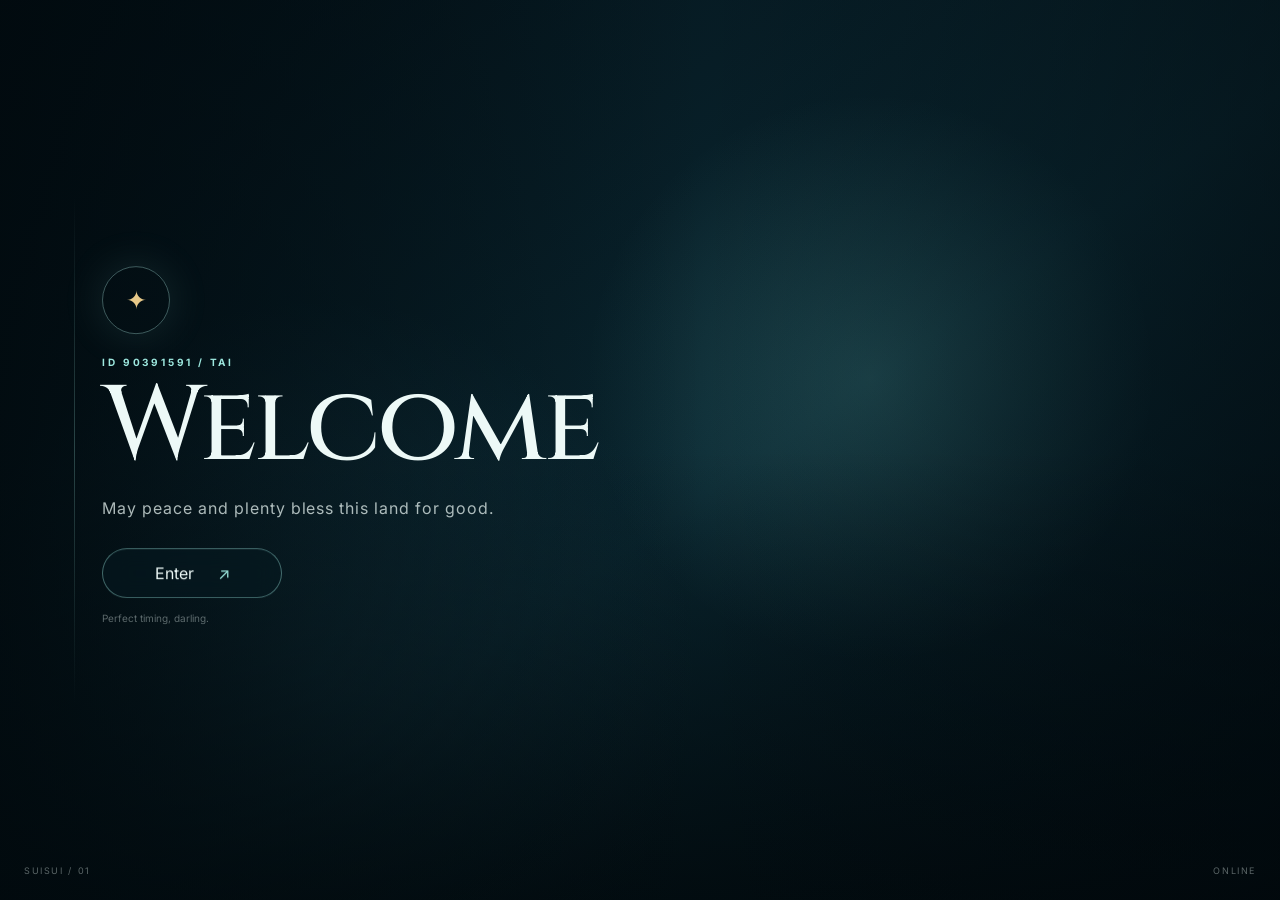
==== index.html @ af88a858 "Space-Tai-Suisui-V1.0" ====
<!DOCTYPE html>
<html lang="es">
<head>
  <meta charset="UTF-8">
  <meta name="viewport" content="width=device-width, initial-scale=1.0">
  <meta name="theme-color" content="#07151d">
  <title>SuiSui • Xatspace</title>
  <link rel="preconnect" href="https://fonts.googleapis.com">
  <link rel="preconnect" href="https://fonts.gstatic.com" crossorigin>
  <link href="https://fonts.googleapis.com/css2?family=Cinzel:wght@500;600&family=Inter:wght@400;500;600;700&display=swap" rel="stylesheet">
  <link rel="stylesheet" href="css/style.css">
</head>
<body>
  <!-- Xat suele reservar/ocupar la parte superior con publicidad. -->
  <div class="xat-safe-top" aria-hidden="true"></div>

  <!-- INTRO -->
  <section id="intro" class="intro-screen">
    <video id="introVideo" class="intro-video" autoplay muted loop playsinline preload="auto">
      <source src="assets/video/intro.mp4" type="video/mp4">
    </video>
    <div class="intro-fallback"></div>
    <div class="intro-vignette"></div>
    <div class="intro-content">
      <div class="sigil">✦</div>
      <p class="eyebrow">ID 90391591 / TAI</p>
      <h1>Welcome</h1>
      <p class="intro-subtitle">May peace and plenty bless this land for good.</p>
      <button id="enterButton" class="enter-button" type="button" aria-label="Entrar al perfil de SuiSui">
        <span>Enter</span>
        <i>↗</i>
      </button>
      <p class="intro-hint"> Perfect timing, darling.</p>
    </div>
    <div class="intro-corner intro-corner-left">SUISUI / 01</div>
    <div class="intro-corner intro-corner-right">ONLINE</div>
  </section>

  <!-- APP -->
  <main id="app" class="app is-hidden">
    <div class="ambient"></div>
    <div class="stars" id="stars"></div>
    <div class="aurora aurora-a"></div>
    <div class="aurora aurora-b"></div>

    <header class="topbar">
      <div class="brand">
        <div class="brand-mark"><img src="assets/images/suisui-icon.png" alt="SuiSui"></div>
        <div>
          <span class="brand-kicker">CHARACTER PROFILE</span>
          <strong>SuiSui</strong>
        </div>
      </div>

      <div class="topbar-center">
        <span id="onlineText">Status:<i class="status-inline-dot" aria-hidden="true"></i> Online</span>
        <span class="divider"></span>
        <span id="liveDate">--</span>
      </div>

      <div class="top-actions">
        <div class="music-control">
          <button class="mini-button" id="musicToggle" type="button" aria-label="Abrir reproductor de música" aria-expanded="false">♫</button>
          <div class="music-popover" id="musicPopover" aria-hidden="true">
            <div class="vinyl-wrap"><div class="vinyl"><span></span></div></div>
            <div class="music-info">
              <span class="music-label">NOW PLAYING</span>
              <strong id="trackTitle">Suisui Story Theme</strong>
              <small id="trackArtist">Wuthering Waves • 3.5 OST</small>
              <div class="progress-row"><span id="currentTime">0:00</span><input id="musicProgress" type="range" min="0" max="100" value="0" aria-label="Progreso de la canción"><span id="duration">0:00</span></div>
              <div class="music-buttons">
                <button type="button" id="prevTrack" aria-label="Canción anterior">⏮</button>
                <button type="button" id="playPause" aria-label="Reproducir o pausar">▶</button>
                <button type="button" id="nextTrack" aria-label="Canción siguiente">⏭</button>
              </div>
            </div>
          </div>
        </div>
        <button class="mini-button" id="fullscreenToggle" type="button" aria-label="Pantalla completa">⛶</button>
      </div>
    </header>

    <aside class="sidebar" aria-label="Navegación principal">
      <button class="nav-item active" data-section="profile" title="Perfil"><span>✦</span></button>
      <button class="nav-item" data-section="stats" title="Estadísticas"><span>◈</span></button>
      <button class="nav-item" data-section="equipment" title="Items"><span>◇</span></button>
      <button class="nav-item" data-section="friends" title="Personajes"><span>♢</span></button>
      <button class="nav-item" data-section="gallery" title="Galería"><span>▧</span></button>
      <button class="nav-item" data-section="messages" title="Mensajes"><span>☏</span></button>
    </aside>

    <section class="content-shell">
      <div class="hero-panel panel" data-panel="profile">
        <div class="hero-copy">
          <span class="section-kicker">GELO · LV. 90 / 90</span>
          <h2>Taiga.</h2>
          <span class="section-kicker">UID: 90391591</span>
          <span class="title-stars" aria-hidden="true"><span>✦</span><span>✦</span><span>✦</span><span>✦</span><span>✦</span><span>✦</span></span>
          <p class="quote">“If this isn't enough to pave the way, then let the rivers and mountains be the proof of what I'm willing to wager.”</p>
          <div class="tags">
            <span>GEL0</span><span>ONLINE</span><span>穗穗</span>
          </div>
        </div>

        <div class="jp-profile-main" aria-hidden="true">水<br>月<br>光<br>夢</div>
        <div class="jp-profile-side" aria-hidden="true">青い海<br>静かな夜</div>
        <div class="jp-profile-mini" aria-hidden="true">✦ しずく ✦　(｡･ω･｡)ﾉ♡</div>
        <div class="decor-line decor-line-profile-a" aria-hidden="true"></div>
        <div class="decor-line decor-line-profile-b" aria-hidden="true"></div>
        <div class="jp-profile-extra" aria-hidden="true">波の音　静かな心　水の記憶</div>
        <div class="jp-profile-kanji" aria-hidden="true">海<br>空<br>夢</div>

        <div class="profile-video-wrap" aria-label="Animación de SuiSui">
          <div class="profile-video-glow"></div>
          <div class="profile-video-frame">
            <video class="profile-video" autoplay muted loop playsinline preload="auto" aria-label="SuiSui en movimiento">
              <source src="assets/video/suisui-profile.webm" type="video/webm">
            </video>
            <div class="profile-video-fallback" aria-hidden="true">
              <span>SUISUI</span>
              <small>Coloca aquí tu vídeo WEBM</small>
            </div>
          </div>
          <span class="profile-video-label">MOMENT / LOOP</span>
        </div>
      </div>

      <div class="panel-grid">
        <section class="panel info-panel view-panel" data-panel="stats"><div class="view-character"><img src="assets/images/render-stats.png" alt="Render de SuiSui — Estadísticas" onerror="this.style.display='none'"></div>
          <div class="panel-heading"><span>01</span><h3>Attribute details:</h3>
            <span class="title-stars" aria-hidden="true"><span>✦</span><span>✦</span><span>✦</span><span>✦</span><span>✦</span><span>✦</span></span></div>
          <div class="jp-decor jp-stats-main" aria-hidden="true">水光海夢</div><div class="jp-decor jp-stats-mini" aria-hidden="true">静波心空</div>
          
          <div class="jp-safe-copy jp-safe-copy-stats" aria-hidden="true">静かな力　✦　水の記憶</div>
          <div class="decor-line decor-line-stats" aria-hidden="true"></div><div class="decor-line decor-line-stats-2" aria-hidden="true"></div><div class="stat-list">
           <div class="stat-row"><div class="stat-label"><span>HP ✝</span><b>45,697</b></div><div class="stat-meter"><i style="width:100%"></i></div></div>
            <div class="stat-row"><div class="stat-label"><span>ATK ⚔</span><b>1,125</b></div><div class="stat-meter"><i style="width:82%"></i></div></div>
            <div class="stat-row"><div class="stat-label"><span>DEF 🛡</span><b>1,328</b></div><div class="stat-meter"><i style="width:74%"></i></div></div>
            <div class="stat-row"><div class="stat-label"><span>Reg. of energy ⚡︎</span><b>261.4%</b></div><div class="stat-meter"><i style="width:91%"></i></div></div>
            <div class="stat-row"><div class="stat-label"><span>Prob. CRIT ✗</span><b>26.3%</b></div><div class="stat-meter"><i style="width:48%"></i></div></div>
            <div class="stat-row"><div class="stat-label"><span>Dam. CRIT !</span><b>251.0%</b></div><div class="stat-meter"><i style="width:88%"></i></div></div>
          </div>
        </section>

        <section class="panel info-panel view-panel" data-panel="equipment"><div class="view-character"><img src="assets/images/render-items.png" alt="Render de SuiSui — Items" onerror="this.style.display='none'"></div>
          <div class="panel-heading"><span>02</span><h3>Equipped items:</h3>
            <span class="title-stars" aria-hidden="true"><span>✦</span><span>✦</span><span>✦</span><span>✦</span><span>✦</span><span>✦</span></span></div>
          <div class="jp-decor jp-items-main" aria-hidden="true">氷<br>晶<br>月</div><div class="jp-decor jp-items-mini" aria-hidden="true">青<br>雫<br>光</div>
          <div class="jp-items-copy jp-items-copy-top" aria-hidden="true">月影に宿る　青い記憶</div>
          <div class="jp-items-copy jp-items-copy-bottom" aria-hidden="true">氷の輝き　✦　静かな共鳴　✦　水晶の夢</div>
          <div class="gold-mark gold-mark-items" aria-hidden="true">✧</div>
          <div class="jp-safe-copy jp-safe-copy-items" aria-hidden="true">青い夢　✦　氷の輝き</div>
          <div class="decor-line decor-line-items" aria-hidden="true"></div><div class="decor-line decor-line-items-2" aria-hidden="true"></div><div class="item-list">
            <div class="item-card"><img src="assets/images/items/item-01.png" alt=""><div><b>Basic Attack</b><small>Unraveled Spring</small></div><span>✦</span></div>
            <div class="item-card"><img src="assets/images/items/item-02.png" alt=""><div><b>Resonance Skill</b><small>Vernal Screen</small></div><span>✦</span></div>
            <div class="item-card"><img src="assets/images/items/item-03.png" alt=""><div><b>Resonance Liberation</b><small>Song of Thoroughfare ★★</small></div><span>✦</span></div>
            <div class="item-card"><img src="assets/images/items/item-04.png" alt=""><div><b>Forte Circuit</b><small>Lambent Gold</small></div><span>✦</span></div>
            <div class="item-card"><img src="assets/images/items/item-05.png" alt=""><div><b>Inherent Skill</b><small>Sky Over Water</small></div><span>✦</span></div>
            <div class="item-card"><img src="assets/images/items/item-06.png" alt=""><div><b>Inherent Skill</b><small>Glimmering Gold</small></div><span>✦</span></div>
            <div class="item-card"><img src="assets/images/items/item-07.png" alt=""><div><b>Intro Skill</b><small>Tinkling Jade</small></div><span>✦</span></div>
            <div class="item-card"><img src="assets/images/items/item-08.png" alt=""><div><b>Outro Skill</b><small>Rippling Water</small></div><span>✦</span></div>
            <div class="item-card"><img src="assets/images/items/item-09.png" alt=""><div><b>Node 6</b><small>Staying True To This</small></div><span>✦</span></div>
          </div>
        </section>

        <section class="panel info-panel view-panel" data-panel="friends"><div class="view-character"><img src="assets/images/render-friends.png" alt="Render de SuiSui — Personajes" onerror="this.style.display='none'"></div>
          <div class="panel-heading"><span>03</span><h3>Characters / Resonators:</h3>
            <span class="title-stars" aria-hidden="true"><span>✦</span><span>✦</span><span>✦</span><span>✦</span><span>✦</span><span>✦</span></span></div>
          
          
          
          <div class="jp-decor jp-friends-bottom" aria-hidden="true">想い　♡　(˶ᵔ ᵕ ᵔ˶)　☆　またね　海の向こうで。</div>
          <div class="jp-friends-side-right" aria-hidden="true">静かな海<br>青い光<br>大切な絆</div>
          
          <div class="decor-line decor-line-friends" aria-hidden="true"></div><div class="decor-line decor-line-friends-2" aria-hidden="true"></div><div class="friend-list">
            <div class="friend"><img src="assets/images/avatar-01.png" alt=""><div class="friend-main"><b>Chisa</b><small><i></i> online</small><p>“Always under the same sky.”</p></div><a class="friend-link" href="friends/amiga-01.html" aria-label="Abrir Xatspace de Amiga 01" title="Abrir Xatspace">↗</a></div>
            <div class="friend"><img src="assets/images/avatar-02.png" alt=""><div class="friend-main"><b>Jinhsi</b><small><i></i> online</small><p>“A smile also lights things up.”</p></div><a class="friend-link" href="friends/amiga-02.html" aria-label="Abrir Xatspace de Amiga 02" title="Abrir Xatspace">↗</a></div>
            <div class="friend"><img src="assets/images/avatar-03.png" alt=""><div class="friend-main"><b>Hsin</b><small><i></i> ausente</small><p>“See you on the other side of the tide.</p></div><a class="friend-link" href="friends/amiga-03.html" aria-label="Abrir Xatspace de Amiga 03" title="Abrir Xatspace">↗</a></div>
            <div class="friend"><img src="assets/images/avatar-04.png" alt=""><div class="friend-main"><b>Yangyang</b><small><i></i> online</small><p>“Small mementos, big stories.”</p></div><a class="friend-link" href="friends/amiga-04.html" aria-label="Abrir Xatspace de Amiga 04" title="Abrir Xatspace">↗</a></div>
          </div>
        </section>

        <section class="panel info-panel gallery-panel view-panel" data-panel="gallery"><div class="view-character"><img src="assets/images/render-gallery.png" alt="Render de SuiSui — Galería" onerror="this.style.display='none'"></div>
          <div class="panel-heading"><span>04</span><h3>Gallery:</h3>
            <span class="title-stars" aria-hidden="true"><span>✦</span><span>✦</span><span>✦</span><span>✦</span><span>✦</span><span>✦</span></span></div>
          <div class="jp-decor jp-gallery-main" aria-hidden="true">海<br>月<br>花</div><div class="jp-decor jp-gallery-mini" aria-hidden="true">記<br>憶</div>
          <div class="jp-gallery-copy jp-gallery-copy-bottom" aria-hidden="true">水の記憶　✦　月の光　✦　忘れない瞬間　✦　青い夢</div>
          <div class="jp-gallery-copy jp-gallery-copy-top" aria-hidden="true">思い出は、静かな波のように残る。</div>
          <div class="gold-mark gold-mark-gallery" aria-hidden="true">◇</div>
          <div class="jp-safe-copy jp-safe-copy-gallery" aria-hidden="true">思い出　✦　月影　✦　青い波</div>
          <div class="decor-line decor-line-gallery" aria-hidden="true"></div><div class="decor-line decor-line-gallery-2" aria-hidden="true"></div><div class="gallery-grid">
            <div class="gallery-slot"><img src="assets/images/gallery-01.png" alt=""><span>IMAGE 01</span></div>
            <div class="gallery-slot"><img src="assets/images/gallery-02.png" alt=""><span>IMAGE 02</span></div>
            <div class="gallery-slot"><img src="assets/images/gallery-03.png" alt=""><span>GIF 01</span></div>
            <div class="gallery-slot"><img src="assets/images/gallery-04.png" alt=""><span>IMAGE 04</span></div>
          </div>
        </section>
      </div>

      <section class="panel about-panel view-panel" data-panel="messages"><div class="view-character"><img src="assets/images/render-messages.png" alt="Render de SuiSui — Messages" onerror="this.style.display='none'"></div>
        <div>
          <span class="section-kicker">PROFILE NOTE</span>
          <h3>"Let the trade flows weave our victory."</h3>
          <span class="title-stars" aria-hidden="true"><span>✦</span><span>✦</span><span>✦</span><span>✦</span><span>✦</span><span>✦</span></span>
        </div>
        <div class="jp-decor jp-messages-main" aria-hidden="true">想<br>い<br>出<br>の<br>海</div><div class="jp-decor jp-messages-side" aria-hidden="true">光<br>波<br>心<br>空</div><div class="jp-decor jp-messages-mini" aria-hidden="true">静かな夜<br>青い夢<br>小さな光</div><div class="decor-line decor-line-messages" aria-hidden="true"></div><p>The sound of water... I hear it. Not from the streams, or the falling rain, but from somewhere far deeper. A resonance that seeps from the core of every living thing, waking the hills, waking the waters, one by one.</p>
      </section>
    </section>

    <!-- NOTIFICACIONES -->
    <section class="notifications" id="notifications" aria-live="polite"></section>

    <audio id="bgMusic" preload="auto">
      <source src="assets/audio/music.mp3" type="audio/mpeg">
    </audio>

    <footer class="footer">
      <span>Taiga's Space // By Nece</span>
    </footer>
  </main>

  <script src="js/app.js"></script>
</body>
</html>
---- css/style.css ----
/* =========================================================
   SUISUI XATSPACE — DARK OCEAN UI
   ========================================================= */

:root {
  --bg: #061118;
  --bg-2: #091c25;
  --panel: rgba(8, 26, 34, .76);
  --panel-strong: rgba(7, 21, 28, .92);
  --line: rgba(177, 226, 225, .16);
  --line-bright: rgba(176, 236, 231, .34);
  --text: #edf9f7;
  --muted: #91aaa9;
  --aqua: #9de8df;
  --aqua-2: #62c9c1;
  --gold: #e7c989;
  --green: #65e3a1;
  --shadow: 0 20px 80px rgba(0,0,0,.38);
  --radius: 18px;
}

* { box-sizing: border-box; }

html, body {
  margin: 0;
  min-height: 100%;
  background: #041016;
  color: var(--text);
  font-family: Inter, system-ui, sans-serif;
}

body {
  overflow-x: hidden;
}

button {
  font: inherit;
}

.xat-safe-top {
  position: fixed;
  z-index: 9999;
  top: 0;
  left: 0;
  width: 100%;
  height: 90px;
  pointer-events: none;
}

/* ---------------- INTRO ---------------- */

.intro-screen {
  position: fixed;
  inset: 0;
  z-index: 500;
  overflow: hidden;
  background: #031016;
  display: grid;
  place-items: center;
  transition: opacity .9s ease, visibility .9s ease;
}

.intro-screen.is-hidden {
  opacity: 0;
  visibility: hidden;
  pointer-events: none;
}

.intro-video {
  position: absolute;
  inset: 0;
  width: 100%;
  height: 100%;
  object-fit: cover;
  opacity: .78;
  filter: saturate(.85) contrast(1.05);
}

.intro-fallback {
  position: absolute;
  inset: 0;
  background:
    radial-gradient(circle at 68% 42%, rgba(119, 215, 210, .18), transparent 28%),
    radial-gradient(circle at 25% 75%, rgba(52, 117, 138, .22), transparent 32%),
    linear-gradient(145deg, #031017, #0a2731 55%, #031017);
}

.intro-vignette {
  position: absolute;
  inset: 0;
  background:
    linear-gradient(90deg, rgba(1, 9, 13, .82), transparent 55%, rgba(1, 8, 12, .52)),
    linear-gradient(0deg, rgba(1, 8, 11, .8), transparent 50%);
}

.intro-content {
  position: absolute;
  z-index: 2;
  left: clamp(34px, 8vw, 150px);
  top: 50%;
  width: min(470px, 42vw);
  transform: translateY(-50%);
  text-align: left;
}

.intro-content::before {
  content: "";
  position: absolute;
  left: -28px;
  top: -70px;
  bottom: -70px;
  width: 1px;
  background: linear-gradient(transparent, rgba(157,232,223,.25), transparent);
}

.sigil {
  width: 68px;
  height: 68px;
  margin: 0 0 22px;
  border: 1px solid var(--line-bright);
  border-radius: 50%;
  display: grid;
  place-items: center;
  color: var(--gold);
  font-size: 25px;
  box-shadow: 0 0 45px rgba(157,232,223,.12);
  animation: float 5s ease-in-out infinite;
}

.eyebrow, .section-kicker, .brand-kicker {
  margin: 0 0 9px;
  color: var(--aqua);
  font-size: 10px;
  letter-spacing: .28em;
  font-weight: 700;
}

.intro-content h1 {
  margin: 0;
  font-family: Cinzel, serif;
  font-size: clamp(58px, 9vw, 106px);
  line-height: .95;
  font-weight: 500;
  letter-spacing: -.04em;
}

.intro-subtitle {
  margin: 20px 0 30px;
  color: rgba(237,249,247,.72);
  letter-spacing: .06em;
}

.enter-button {
  min-width: 180px;
  padding: 14px 22px;
  border: 1px solid rgba(157,232,223,.42);
  border-radius: 999px;
  color: var(--text);
  background: rgba(6, 26, 33, .52);
  cursor: pointer;
  display: inline-flex;
  justify-content: center;
  gap: 24px;
  align-items: center;
  backdrop-filter: blur(14px);
  transition: transform .25s ease, background .25s ease, border-color .25s ease;
}

.enter-button:hover {
  transform: translateY(-2px);
  background: rgba(157,232,223,.12);
  border-color: var(--aqua);
}

.enter-button i {
  color: var(--aqua);
  font-style: normal;
}

.intro-hint {
  margin-top: 14px;
  color: rgba(237,249,247,.38);
  font-size: 10px;
}

.intro-corner {
  position: absolute;
  bottom: 24px;
  color: rgba(237,249,247,.38);
  font-size: 9px;
  letter-spacing: .18em;
}
.intro-corner-left { left: 24px; }
.intro-corner-right { right: 24px; }

/* ---------------- APP ---------------- */

.app {
  position: relative;
  min-height: 100vh;
  overflow: hidden;
  background:
    radial-gradient(circle at 72% 28%, rgba(92, 183, 189, .14), transparent 25%),
    radial-gradient(circle at 25% 80%, rgba(43, 104, 126, .17), transparent 35%),
    linear-gradient(145deg, #041016, #0a2029 58%, #06131a);
  isolation: isolate;
}

.app.is-hidden { display: none; }

.ambient {
  position: absolute;
  inset: -15%;
  z-index: -3;
  background:
    conic-gradient(from 180deg at 50% 50%, transparent, rgba(98,201,193,.08), transparent 25%, rgba(231,201,137,.045), transparent 55%);
  animation: slowSpin 28s linear infinite;
}

.stars {
  position: absolute;
  inset: 0;
  z-index: -1;
  overflow: hidden;
}

.star {
  position: absolute;
  width: 2px;
  height: 2px;
  border-radius: 50%;
  background: rgba(225,250,248,.65);
  box-shadow: 0 0 10px rgba(157,232,223,.6);
  animation: drift linear infinite;
}

.aurora {
  position: absolute;
  z-index: -2;
  width: 55vw;
  height: 20vw;
  border-radius: 50%;
  border: 1px solid rgba(157,232,223,.1);
  filter: blur(1px);
  transform: rotate(-18deg);
}
.aurora-a { left: 36%; top: 16%; animation: aurora 12s ease-in-out infinite; }
.aurora-b { left: 5%; top: 65%; animation: aurora 17s ease-in-out infinite reverse; }

.topbar {
  position: relative;
  z-index: 10;
  height: 82px;
  margin-top: 90px;
  padding: 0 30px 0 112px;
  display: flex;
  align-items: center;
  justify-content: space-between;
  border-bottom: 1px solid var(--line);
  background: linear-gradient(180deg, rgba(3,13,18,.8), rgba(3,13,18,.32));
  backdrop-filter: blur(16px);
}

.brand, .topbar-center, .top-actions, .brand > div:last-child {
  display: flex;
  align-items: center;
}

.brand { gap: 12px; }
.brand > div:last-child { flex-direction: column; align-items: flex-start; }
.brand strong { font-family: Cinzel, serif; font-size: 20px; font-weight: 500; }
.brand-mark {
  width: 40px; height: 40px;
  display: grid; place-items: center;
  border: 1px solid var(--line-bright);
  border-radius: 50%;
  color: var(--gold);
}

.topbar-center {
  gap: 9px;
  color: var(--muted);
  font-size: 10px;
  letter-spacing: .14em;
}
.status-dot {
  width: 7px; height: 7px; border-radius: 50%;
  background: var(--green);
  box-shadow: 0 0 12px rgba(101,227,161,.8);
}
.divider { width: 1px; height: 14px; background: var(--line); margin: 0 7px; }

.top-actions { gap: 8px; }
.mini-button {
  width: 38px; height: 38px;
  border: 1px solid var(--line);
  border-radius: 50%;
  color: var(--muted);
  background: rgba(255,255,255,.025);
  cursor: pointer;
  transition: .2s ease;
}
.mini-button:hover { color: var(--text); border-color: var(--line-bright); }

.sidebar {
  position: fixed;
  z-index: 20;
  left: 20px;
  top: 50%;
  transform: translateY(-50%);
  width: 64px;
  padding: 10px 8px;
  display: flex;
  flex-direction: column;
  gap: 8px;
  border: 1px solid var(--line);
  border-radius: 24px;
  background: rgba(4, 16, 22, .7);
  backdrop-filter: blur(18px);
  box-shadow: var(--shadow);
}

.nav-item {
  position: relative;
  width: 48px;
  height: 48px;
  border: 0;
  border-radius: 16px;
  color: #789392;
  background: transparent;
  cursor: pointer;
  font-size: 18px;
  transition: .25s ease;
}
.nav-item:hover, .nav-item.active {
  color: var(--aqua);
  background: rgba(157,232,223,.08);
}
.nav-item.active::after {
  content: "";
  position: absolute;
  right: -9px;
  top: 17px;
  width: 3px;
  height: 14px;
  border-radius: 9px;
  background: var(--aqua);
  box-shadow: 0 0 14px rgba(157,232,223,.65);
}

.content-shell {
  position: relative;
  z-index: 2;
  width: min(1040px, calc(100% - 520px));
  margin: 30px 0 90px 104px;
  min-height: 650px;
}

.panel {
  border: 1px solid var(--line);
  background: linear-gradient(145deg, rgba(11,35,43,.74), rgba(5,19,25,.76));
  border-radius: var(--radius);
  box-shadow: var(--shadow);
  backdrop-filter: blur(18px);
}

.hero-panel {
  position: relative;
  min-height: 520px;
  overflow: hidden;
  display: grid;
  grid-template-columns: 1fr 1.2fr 1fr;
  align-items: end;
  padding: 50px;
  background:
    radial-gradient(circle at 67% 45%, rgba(151,226,219,.13), transparent 24%),
    linear-gradient(110deg, rgba(8,26,33,.96), rgba(7,25,31,.45));
}

.hero-panel::before {
  content: "";
  position: absolute;
  inset: 0;
  pointer-events: none;
  background:
    linear-gradient(115deg, transparent 48%, rgba(157,232,223,.07) 49%, transparent 50%),
    linear-gradient(70deg, transparent 55%, rgba(157,232,223,.045) 55.2%, transparent 55.5%);
  opacity: .7;
}

.hero-copy { position: relative; z-index: 2; align-self: center; }
.hero-copy h2 {
  margin: 0;
  font-family: Cinzel, serif;
  font-size: clamp(50px, 7vw, 92px);
  font-weight: 500;
  letter-spacing: -.05em;
}
.quote {
  max-width: 330px;
  margin: 20px 0;
  color: var(--muted);
  line-height: 1.7;
  font-size: 13px;
}
.tags { display: flex; flex-wrap: wrap; gap: 7px; }
.tags span {
  padding: 6px 9px;
  border: 1px solid var(--line);
  border-radius: 999px;
  color: var(--muted);
  font-size: 8px;
  letter-spacing: .14em;
}

.character-wrap {
  position: relative;
  align-self: stretch;
  display: flex;
  justify-content: center;
  align-items: flex-end;
}
.character-image {
  position: relative;
  z-index: 2;
  max-width: 100%;
  max-height: 500px;
  object-fit: contain;
  filter: drop-shadow(0 18px 34px rgba(0,0,0,.42));
}
.character-glow {
  position: absolute;
  width: 310px; height: 310px;
  bottom: 55px;
  border-radius: 50%;
  background: rgba(120, 214, 209, .13);
  filter: blur(55px);
  animation: pulse 5s ease-in-out infinite;
}
.character-placeholder {
  display: none;
  position: relative;
  z-index: 2;
  width: 260px; height: 400px;
  border: 1px dashed rgba(157,232,223,.28);
  border-radius: 50% 50% 28% 28%;
  align-items: center;
  justify-content: center;
  flex-direction: column;
  gap: 8px;
  color: var(--aqua);
  background: linear-gradient(180deg, rgba(157,232,223,.08), rgba(157,232,223,.01));
}
.character-placeholder.show { display: flex; }
.character-placeholder small { color: var(--muted); font-size: 9px; }
.placeholder-ring {
  width: 86px; height: 86px;
  border: 1px solid var(--line-bright);
  border-radius: 50%;
  margin-bottom: 30px;
  box-shadow: inset 0 0 30px rgba(157,232,223,.08);
}

.quick-stats {
  position: relative;
  z-index: 2;
  align-self: end;
  display: grid;
  gap: 9px;
  margin-bottom: 5px;
}
.quick-stats > div {
  display: flex;
  align-items: baseline;
  justify-content: space-between;
  gap: 25px;
  padding-bottom: 9px;
  border-bottom: 1px solid var(--line);
}
.quick-stats span { color: var(--muted); font-size: 9px; letter-spacing: .12em; }
.quick-stats strong { color: var(--text); font-size: 14px; }

.panel-grid {
  display: grid;
  grid-template-columns: repeat(2, minmax(0, 1fr));
  gap: 14px;
  margin-top: 14px;
}
.info-panel { padding: 24px; min-height: 270px; }
.panel-heading {
  display: flex;
  align-items: center;
  gap: 12px;
  margin-bottom: 20px;
}
.panel-heading > span {
  color: var(--gold);
  font-size: 9px;
  letter-spacing: .14em;
}
.panel-heading h3, .about-panel h3 {
  margin: 0;
  font-family: Cinzel, serif;
  font-weight: 500;
  font-size: 18px;
}

.stat-list { display: grid; gap: 12px; }
.stat-row {
  display: grid;
  grid-template-columns: 1.2fr 1fr .5fr;
  gap: 10px;
  align-items: center;
  padding-bottom: 9px;
  border-bottom: 1px solid rgba(177,226,225,.08);
}
.stat-row span, .stat-row em { color: var(--muted); font-size: 10px; font-style: normal; }
.stat-row b { font-size: 12px; font-weight: 600; }

.item-list { display: grid; gap: 10px; }
.item-card {
  display: grid;
  grid-template-columns: 48px 1fr auto;
  gap: 12px;
  align-items: center;
  padding: 8px;
  border: 1px solid rgba(177,226,225,.08);
  border-radius: 13px;
  background: rgba(255,255,255,.018);
}
.item-card img { width: 48px; height: 48px; }
.item-card b, .friend b { display: block; font-size: 11px; }
.item-card small, .friend small { color: var(--muted); font-size: 9px; }
.item-card > span { color: var(--gold); font-size: 12px; }

.friend-list { display: grid; grid-template-columns: 1fr 1fr; gap: 10px; }
.friend {
  display: flex;
  align-items: center;
  gap: 10px;
  padding: 9px;
  border: 1px solid rgba(177,226,225,.08);
  border-radius: 13px;
}
.friend img { width: 42px; height: 42px; border-radius: 50%; }
.friend small { display: flex; gap: 5px; align-items: center; margin-top: 3px; }
.friend small i {
  width: 6px; height: 6px; border-radius: 50%;
  background: var(--green);
}
.gallery-grid {
  display: grid;
  grid-template-columns: repeat(4, 1fr);
  gap: 8px;
}
.gallery-slot {
  position: relative;
  overflow: hidden;
  aspect-ratio: 1;
  border: 1px solid var(--line);
  border-radius: 11px;
  background: #07171d;
}
.gallery-slot img { width: 100%; height: 100%; object-fit: cover; opacity: .75; }
.gallery-slot span {
  position: absolute;
  left: 7px; bottom: 7px;
  padding: 4px 6px;
  border-radius: 6px;
  background: rgba(0,0,0,.45);
  color: #d9ecea;
  font-size: 7px;
  letter-spacing: .1em;
}

.about-panel {
  margin-top: 14px;
  padding: 24px;
  display: grid;
  grid-template-columns: .8fr 1.2fr;
  gap: 30px;
}
.about-panel p {
  margin: 0;
  color: var(--muted);
  font-size: 12px;
  line-height: 1.8;
}

/* ---------------- NOTIFICATIONS ---------------- */

.notifications {
  position: fixed;
  z-index: 30;
  right: 22px;
  bottom: 28px;
  width: min(340px, calc(100vw - 30px));
  display: flex;
  flex-direction: column-reverse;
  gap: 9px;
  pointer-events: none;
}

.message-bubble {
  position: relative;
  min-height: 76px;
  padding: 12px 15px 12px 65px;
  border: 1px solid rgba(157,232,223,.18);
  border-radius: 28px;
  background: rgba(6, 24, 31, .84);
  box-shadow: 0 15px 45px rgba(0,0,0,.28);
  backdrop-filter: blur(16px);
  animation: messageIn 1.1s cubic-bezier(.2,.8,.2,1), messageFloat 7s ease-in-out infinite;
}
.message-bubble img {
  position: absolute;
  left: 13px;
  top: 14px;
  width: 42px; height: 42px;
  border-radius: 50%;
  border: 1px solid rgba(157,232,223,.28);
}
.message-name {
  display: block;
  margin-bottom: 4px;
  color: var(--aqua);
  font-size: 10px;
  font-weight: 700;
}
.message-text {
  display: block;
  color: rgba(237,249,247,.76);
  font-size: 10px;
  line-height: 1.45;
}

/* ---------------- FOOTER ---------------- */

.footer {
  position: relative;
  z-index: 5;
  display: flex;
  justify-content: space-between;
  width: min(1240px, calc(100% - 150px));
  margin: 0 auto;
  padding: 0 0 28px;
  color: rgba(237,249,247,.28);
  font-size: 8px;
  letter-spacing: .15em;
}

/* ---------------- SINGLE-VIEW NAVIGATION ---------------- */
/* Solo una interfaz ocupa el escenario. El fondo se desenfoca al cambiar. */
.panel-grid {
  display: block;
  min-height: 620px;
  margin-top: 0;
}

.content-shell.is-changing::before {
  content: "";
  position: absolute;
  z-index: 20;
  inset: -20px;
  border-radius: 28px;
  background: rgba(3, 14, 19, .28);
  backdrop-filter: blur(7px);
  animation: sceneBlur .65s ease;
  pointer-events: none;
}

.hero-panel,
.view-panel {
  display: none;
  animation: panelEnter .8s cubic-bezier(.2,.75,.2,1) both;
}

.app[data-view="profile"] .hero-panel,
.app[data-view="stats"] [data-panel="stats"],
.app[data-view="equipment"] [data-panel="equipment"],
.app[data-view="friends"] [data-panel="friends"],
.app[data-view="gallery"] [data-panel="gallery"],
.app[data-view="messages"] [data-panel="messages"] {
  display: grid;
}

.app[data-view="profile"] .hero-panel {
  min-height: 620px;
}

.view-panel {
  position: relative;
  min-height: 620px;
  overflow: hidden;
  padding: 42px 48px;
  align-content: center;
}

.view-panel::before {
  content: "";
  position: absolute;
  inset: 0;
  pointer-events: none;
  background:
    radial-gradient(circle at 78% 45%, rgba(157,232,223,.11), transparent 25%),
    linear-gradient(125deg, transparent 48%, rgba(157,232,223,.055) 49%, transparent 50%);
}

.view-panel > .panel-heading,
.view-panel > .stat-list,
.view-panel > .item-list,
.view-panel > .friend-list,
.view-panel > .gallery-grid {
  position: relative;
  z-index: 3;
  width: 58%;
}

.view-panel > .panel-heading { margin-bottom: 26px; }

.view-character {
  position: absolute;
  z-index: 2;
  right: 3%;
  bottom: -7%;
  width: 45%;
  height: 94%;
  display: flex;
  align-items: flex-end;
  justify-content: center;
  pointer-events: none;
  animation: characterOrbit 8s ease-in-out infinite;
}

.view-character::before {
  content: "";
  position: absolute;
  width: 230px;
  height: 230px;
  border-radius: 50%;
  background: rgba(117,216,209,.13);
  filter: blur(55px);
  animation: pulse 5s ease-in-out infinite;
}

.view-character::after {
  content: "";
  position: absolute;
  width: 280px;
  height: 100px;
  border: 1px solid rgba(157,232,223,.16);
  border-radius: 50%;
  transform: rotate(-18deg);
  box-shadow: 0 0 35px rgba(157,232,223,.05);
}

.view-character img {
  position: relative;
  z-index: 2;
  max-width: 100%;
  max-height: 100%;
  object-fit: contain;
  filter: drop-shadow(0 22px 35px rgba(0,0,0,.46));
}

.gallery-panel > .gallery-grid { width: 58%; }

.about-panel.view-panel {
  display: none;
  grid-template-columns: 1fr;
  min-height: 620px;
  align-content: center;
}
.app[data-view="messages"] .about-panel.view-panel { display: grid; }
.about-panel.view-panel > div:not(.view-character),
.about-panel.view-panel > p {
  position: relative;
  z-index: 3;
  width: 55%;
}

/* Perfil: la primera pantalla mantiene la composición protagonista. */
.app[data-view="profile"] .panel-grid { display: none; }
.app[data-view="profile"] .about-panel { display: none !important; }

@keyframes sceneBlur {
  0% { opacity: 0; backdrop-filter: blur(0); }
  35% { opacity: 1; backdrop-filter: blur(8px); }
  100% { opacity: 0; backdrop-filter: blur(0); }
}
@keyframes panelEnter {
  from { opacity: 0; transform: translate3d(24px, 8px, 0) scale(.985); filter: blur(5px); }
  55% { opacity: 1; filter: blur(0); }
  to { opacity: 1; transform: translate3d(0,0,0) scale(1); }
}
@keyframes characterOrbit {
  0%,100% { transform: translate3d(-7px, 7px, 0) rotate(-1deg); }
  25% { transform: translate3d(8px, -8px, 0) rotate(1.2deg); }
  50% { transform: translate3d(12px, 3px, 0) rotate(-.5deg); }
  75% { transform: translate3d(-9px, -6px, 0) rotate(.8deg); }
}

/* ---------------- ANIMATIONS ---------------- */

@keyframes float { 50% { transform: translateY(-7px); } }
@keyframes pulse { 50% { transform: scale(1.12); opacity: .7; } }
@keyframes slowSpin { to { transform: rotate(360deg); } }
@keyframes aurora {
  0%,100% { transform: rotate(-18deg) translate3d(0,0,0); opacity: .4; }
  50% { transform: rotate(-12deg) translate3d(4vw, -2vh, 0); opacity: .85; }
}
@keyframes drift {
  0% { transform: translate3d(0, 10vh, 0); opacity: 0; }
  15% { opacity: .8; }
  85% { opacity: .5; }
  100% { transform: translate3d(7vw, -110vh, 0); opacity: 0; }
}
@keyframes messageIn {
  from { opacity: 0; transform: translateY(22px) scale(.97); }
  to { opacity: 1; transform: translateY(0) scale(1); }
}
@keyframes messageFloat {
  50% { transform: translateY(-2px); }
}


@media (max-width: 650px) {
  .intro-content {
    left: 28px;
    top: 54%;
    width: min(360px, calc(100vw - 56px));
  }
}
@media (max-width: 900px) {
  .topbar { padding-left: 95px; }
  .content-shell, .footer { width: calc(100% - 140px); margin-left: 95px; }
  .hero-panel { grid-template-columns: 1fr 1fr; }
  .character-wrap { grid-row: span 2; }
  .quick-stats { grid-column: 1; }
  .view-panel > .panel-heading, .view-panel > .stat-list, .view-panel > .item-list, .view-panel > .friend-list, .view-panel > .gallery-grid { width: 64%; }
  .view-character { right: -2%; width: 48%; }
  .topbar-center { display: none; }
}

@media (max-width: 650px) {
  .sidebar {
    top: auto; bottom: 14px; left: 50%; transform: translateX(-50%);
    width: calc(100% - 28px);
    height: 58px;
    flex-direction: row;
    justify-content: space-around;
    border-radius: 19px;
  }
  .nav-item { width: 44px; height: 44px; }
  .nav-item.active::after { display: none; }
  .topbar { padding: 0 15px; margin-top: 90px; }
  .content-shell, .footer { width: calc(100% - 24px); margin-left: 12px; }
  .hero-panel {
    min-height: 720px;
    grid-template-columns: 1fr;
    padding: 28px 22px;
  }
  .character-wrap { grid-row: auto; min-height: 380px; }
  .character-image { max-height: 410px; }
  .quick-stats { grid-column: auto; }
  .panel-grid { grid-template-columns: 1fr; }
  .friend-list { grid-template-columns: 1fr; }
  .gallery-grid { grid-template-columns: repeat(2, 1fr); }
  .about-panel { grid-template-columns: 1fr; }
  .notifications { right: 10px; bottom: 85px; width: calc(100vw - 20px); }
  .view-panel { min-height: 650px; padding: 30px 22px 150px; }
  .view-panel > .panel-heading, .view-panel > .stat-list, .view-panel > .item-list, .view-panel > .friend-list, .view-panel > .gallery-grid, .about-panel.view-panel > div:not(.view-character), .about-panel.view-panel > p { width: 100%; }
  .view-character { width: 48%; height: 48%; right: 1%; bottom: 1%; opacity: .62; }
}

/* Secciones: por defecto se muestran todas como una dashboard.
   Al pulsar un icono, la sección correspondiente recibe foco visual. */

/* =========================================================
   V1.3 — refinamientos
   ========================================================= */

/* El banner de Xat ocupa aproximadamente 85px. */
.xat-safe-top { height: 85px; }
.topbar { margin-top: 85px; }

/* Un poco más de aire entre la navegación y el escenario. */
.content-shell, .footer {
  width: min(1230px, calc(100% - 155px));
  margin-left: 105px;
  margin-right: auto;
}

/* Renderes de cada apartado: flotación + deriva circular muy suave. */
.view-character {
  animation: characterOrbit 11s ease-in-out infinite;
  transform-origin: 50% 65%;
}
.view-character img {
  animation: characterSway 7s ease-in-out infinite;
  transform-origin: 50% 90%;
}
.view-character::before { animation: pulse 5.5s ease-in-out infinite, glowDrift 9s ease-in-out infinite; }
.view-character::after { animation: ringDrift 8s ease-in-out infinite; }

/* Items: tarjetas compactas en 3 columnas. */
.item-list {
  display: grid;
  grid-template-columns: repeat(3, minmax(0, 1fr));
  gap: 10px;
}
.item-card {
  min-width: 0;
  min-height: 92px;
  grid-template-columns: 48px 1fr auto;
  padding: 8px;
  border-radius: 15px;
  transition: transform .25s ease, border-color .25s ease, background .25s ease;
}
.item-card:hover {
  transform: translateY(-3px);
  border-color: var(--line-bright);
  background: rgba(157,232,223,.055);
}
.item-card img { width: 45px; height: 45px; }
.item-card b { font-size: 9px; white-space: nowrap; overflow: hidden; text-overflow: ellipsis; }
.item-card small { font-size: 8px; display: block; margin-top: 4px; }
.item-card > span { font-size: 10px; }

/* Amigos: tarjetas más altas para frase + enlace. */
.friend-list {
  display: grid;
  grid-template-columns: repeat(2, minmax(0, 1fr));
  gap: 12px;
}
.friend {
  position: relative;
  min-height: 112px;
  padding: 13px 48px 13px 13px;
  align-items: flex-start;
  border-radius: 16px;
  transition: transform .25s ease, border-color .25s ease;
}
.friend:hover { transform: translateY(-3px); border-color: var(--line-bright); }
.friend img { width: 48px; height: 48px; flex: 0 0 auto; }
.friend-main { min-width: 0; }
.friend-main b { font-size: 11px; margin-top: 2px; }
.friend-main p {
  margin: 10px 0 0;
  color: rgba(237,249,247,.55);
  font-size: 9px;
  line-height: 1.45;
  font-style: italic;
}
.friend-link {
  position: absolute;
  top: 13px;
  right: 12px;
  width: 28px;
  height: 28px;
  display: grid;
  place-items: center;
  border: 1px solid var(--line);
  border-radius: 50%;
  color: var(--aqua);
  text-decoration: none;
  font-size: 12px;
  background: rgba(255,255,255,.025);
  transition: .2s ease;
}
.friend-link:hover { border-color: var(--aqua); background: rgba(157,232,223,.1); transform: rotate(-8deg) scale(1.06); }

/* Reproductor desplegable de música. */
.music-control { position: relative; }
.music-popover {
  position: absolute;
  top: 50px;
  right: 0;
  width: 330px;
  padding: 15px;
  display: grid;
  grid-template-columns: 82px 1fr;
  gap: 14px;
  border: 1px solid var(--line-bright);
  border-radius: 19px;
  background: rgba(5,19,25,.95);
  box-shadow: 0 22px 70px rgba(0,0,0,.5);
  backdrop-filter: blur(22px);
  opacity: 0;
  transform: translateY(-8px) scale(.97);
  visibility: hidden;
  pointer-events: none;
  transition: opacity .25s ease, transform .25s ease, visibility .25s ease;
}
.music-popover.is-open {
  opacity: 1;
  transform: translateY(0) scale(1);
  visibility: visible;
  pointer-events: auto;
}
.music-popover::before {
  content: "";
  position: absolute;
  right: 13px;
  top: -6px;
  width: 11px;
  height: 11px;
  background: #07171d;
  border-left: 1px solid var(--line-bright);
  border-top: 1px solid var(--line-bright);
  transform: rotate(45deg);
}
.vinyl-wrap { display: grid; place-items: center; }
.vinyl {
  width: 76px;
  height: 76px;
  border-radius: 50%;
  position: relative;
  background: repeating-radial-gradient(circle, #0b171c 0 3px, #16252a 4px 5px);
  border: 1px solid rgba(157,232,223,.22);
  box-shadow: 0 0 25px rgba(157,232,223,.08);
  animation: vinylSpin 4s linear infinite;
  animation-play-state: paused;
}
.music-popover.is-playing .vinyl { animation-play-state: running; }
.vinyl::before { content:""; position:absolute; inset:31px; border-radius:50%; background:var(--aqua); box-shadow:0 0 12px rgba(157,232,223,.5); }
.vinyl::after { content:""; position:absolute; inset:35px; border-radius:50%; background:#07171d; }
.vinyl span { position:absolute; inset:9px; border:1px solid rgba(231,201,137,.16); border-radius:50%; }
.music-info { min-width: 0; }
.music-label { display:block; color:var(--gold); font-size:7px; letter-spacing:.2em; margin-bottom:5px; }
.music-info strong { display:block; font-family:Cinzel,serif; font-size:13px; font-weight:500; white-space:nowrap; overflow:hidden; text-overflow:ellipsis; }
.music-info small { display:block; color:var(--muted); font-size:8px; margin-top:4px; }
.progress-row { display:grid; grid-template-columns:27px 1fr 27px; gap:6px; align-items:center; margin-top:13px; color:var(--muted); font-size:7px; }
.progress-row input { width:100%; accent-color:var(--aqua); cursor:pointer; }
.music-buttons { display:flex; justify-content:center; gap:8px; margin-top:8px; }
.music-buttons button { width:27px; height:27px; border:1px solid var(--line); border-radius:50%; color:var(--muted); background:rgba(255,255,255,.025); cursor:pointer; font-size:8px; }
.music-buttons button:hover { color:var(--text); border-color:var(--line-bright); }
#playPause { color:var(--aqua); }

@keyframes characterOrbit {
  0%,100% { transform: translate3d(0,0,0) rotate(0deg); }
  25% { transform: translate3d(13px,-9px,0) rotate(1deg); }
  50% { transform: translate3d(0,-15px,0) rotate(0deg); }
  75% { transform: translate3d(-13px,-6px,0) rotate(-1deg); }
}
@keyframes characterSway {
  0%,100% { transform: translateX(0) rotate(0deg); }
  50% { transform: translateX(5px) rotate(-.7deg); }
}
@keyframes glowDrift {
  50% { transform: translate(12px,-8px) scale(1.08); }
}
@keyframes ringDrift {
  0%,100% { transform: rotate(-18deg) translateX(0) scale(1); opacity:.55; }
  50% { transform: rotate(-12deg) translateX(15px) scale(1.05); opacity:.9; }
}
@keyframes vinylSpin { to { transform: rotate(360deg); } }

@media (max-width: 900px) {
  .topbar { margin-top: 85px; padding-left: 95px; }
  .content-shell, .footer { width: calc(100% - 140px); margin-left: 95px; }
  .item-list { grid-template-columns: repeat(3, minmax(0, 1fr)); }
  .friend-list { grid-template-columns: 1fr 1fr; }
}

@media (max-width: 650px) {
  .topbar { margin-top: 85px; }
  .content-shell, .footer { width: calc(100% - 24px); margin-left: 12px; }
  .item-list { grid-template-columns: repeat(2, minmax(0, 1fr)); }
  .friend-list { grid-template-columns: 1fr; }
  .music-popover { position: fixed; top: 140px; right: 12px; width: min(330px, calc(100vw - 24px)); }
}


/* =========================================================
   V1.4 — perfil limpio + vídeo WEBM + aparición de renders
   ========================================================= */

.hero-panel {
  grid-template-columns: minmax(0, .9fr) minmax(300px, 1.2fr) minmax(260px, 1.05fr);
}

/* Sustituye las antiguas estadísticas del perfil por un escenario para WEBM. */
.profile-video-wrap {
  position: relative;
  z-index: 3;
  align-self: center;
  justify-self: stretch;
  min-width: 0;
  padding: 14px 4px 22px;
  animation: profileVideoAppear .95s cubic-bezier(.2,.8,.2,1) both;
}

.profile-video-glow {
  position: absolute;
  inset: 18% 8% 16%;
  border-radius: 50%;
  background: rgba(117,216,209,.13);
  filter: blur(42px);
  animation: profileVideoGlow 6s ease-in-out infinite;
  pointer-events: none;
}

.profile-video-frame {
  position: relative;
  width: 100%;
  aspect-ratio: 4 / 5;
  min-height: 300px;
  overflow: hidden;
  border: 1px solid rgba(157,232,223,.22);
  border-radius: 22px;
  background: linear-gradient(145deg, rgba(157,232,223,.055), rgba(3,15,21,.58));
  box-shadow: 0 20px 55px rgba(0,0,0,.30), inset 0 0 45px rgba(157,232,223,.035);
  backdrop-filter: blur(8px);
}

.profile-video-frame::before,
.profile-video-frame::after {
  content: "";
  position: absolute;
  z-index: 3;
  pointer-events: none;
}
.profile-video-frame::before {
  inset: 0;
  background: linear-gradient(180deg, rgba(3,14,19,.04), transparent 55%, rgba(3,14,19,.42));
}
.profile-video-frame::after {
  inset: 9px;
  border: 1px solid rgba(157,232,223,.08);
  border-radius: 17px;
}

.profile-video {
  position: absolute;
  inset: 0;
  z-index: 1;
  width: 100%;
  height: 100%;
  display: block;
  object-fit: contain;
  background: radial-gradient(circle at 50% 45%, rgba(157,232,223,.08), transparent 48%), #06141b;
  filter: saturate(.9) contrast(1.04) drop-shadow(0 20px 35px rgba(0,0,0,.38));
}

.profile-video-fallback {
  position: absolute;
  inset: 0;
  z-index: 0;
  display: grid;
  place-items: center;
  align-content: center;
  gap: 8px;
  color: var(--aqua);
  text-align: center;
  font-family: Cinzel, serif;
  letter-spacing: .16em;
  opacity: 1;
  transition: opacity .35s ease;
}
.profile-video-fallback.is-hidden { opacity: 0; }
.profile-video-fallback small {
  color: var(--muted);
  font-family: Inter, system-ui, sans-serif;
  font-size: 8px;
  letter-spacing: .08em;
}
.profile-video-label {
  position: relative;
  display: block;
  margin-top: 10px;
  color: rgba(237,249,247,.34);
  font-size: 7px;
  letter-spacing: .22em;
  text-align: right;
}

/* Aparición limpia: opacidad + desenfoque, sin interferir con la flotación. */
.character-image,
.view-character img,
.gallery-slot img,
.friend img,
.item-card img {
  animation: renderAppear .95s cubic-bezier(.2,.8,.2,1) both;
}

.view-character img {
  animation-name: renderAppear, characterSway;
  animation-duration: .95s, 7s;
  animation-delay: 0s, .95s;
  animation-timing-function: cubic-bezier(.2,.8,.2,1), ease-in-out;
  animation-iteration-count: 1, infinite;
}

.view-character {
  animation-name: renderContainerAppear, characterOrbit;
  animation-duration: .95s, 11s;
  animation-delay: 0s, .95s;
  animation-timing-function: cubic-bezier(.2,.8,.2,1), ease-in-out;
  animation-iteration-count: 1, infinite;
}

.gallery-slot:nth-child(2) img { animation-delay: .08s; }
.gallery-slot:nth-child(3) img { animation-delay: .16s; }
.gallery-slot:nth-child(4) img { animation-delay: .24s; }
.item-card:nth-child(2) img { animation-delay: .06s; }
.item-card:nth-child(3) img { animation-delay: .12s; }
.item-card:nth-child(4) img { animation-delay: .18s; }
.item-card:nth-child(5) img { animation-delay: .24s; }
.item-card:nth-child(6) img { animation-delay: .30s; }
.item-card:nth-child(7) img { animation-delay: .36s; }
.item-card:nth-child(8) img { animation-delay: .42s; }
.item-card:nth-child(9) img { animation-delay: .48s; }

@keyframes renderAppear {
  from { opacity: 0; filter: blur(12px) saturate(.72); }
  60% { opacity: 1; filter: blur(2px) saturate(.9); }
  to { opacity: 1; filter: blur(0) saturate(1); }
}
@keyframes renderContainerAppear {
  from { opacity: 0; }
  to { opacity: 1; }
}
@keyframes profileVideoAppear {
  from { opacity: 0; transform: translateY(16px) scale(.975); filter: blur(7px); }
  to { opacity: 1; transform: translateY(0) scale(1); filter: blur(0); }
}
@keyframes profileVideoGlow {
  0%,100% { transform: scale(.96); opacity: .55; }
  50% { transform: scale(1.05); opacity: .9; }
}

@media (max-width: 900px) {
  .hero-panel { grid-template-columns: 1fr 1fr; }
  .profile-video-wrap { grid-column: 1; grid-row: 3; width: 100%; }
  .profile-video-frame { aspect-ratio: 16 / 10; min-height: 230px; }
}

@media (max-width: 650px) {
  .hero-panel { grid-template-columns: 1fr; }
  .profile-video-wrap { grid-column: auto; grid-row: auto; }
  .profile-video-frame { aspect-ratio: 16 / 10; min-height: 220px; }
}

@media (prefers-reduced-motion: reduce) {
  .profile-video-wrap,
  .profile-video-glow,
  .character-image,
  .view-character,
  .view-character img,
  .gallery-slot img,
  .friend img,
  .item-card img { animation: none !important; }
}

/* V1.4 — repetir la aparición cada vez que se abre una sección */
.view-panel.render-enter .view-character {
  animation-name: renderContainerAppear, characterOrbit;
  animation-duration: .95s, 11s;
  animation-delay: 0s, .95s;
  animation-timing-function: cubic-bezier(.2,.8,.2,1), ease-in-out;
  animation-iteration-count: 1, infinite;
}
.view-panel.render-enter .view-character img {
  animation-name: renderAppear, characterSway;
  animation-duration: .95s, 7s;
  animation-delay: 0s, .95s;
  animation-timing-function: cubic-bezier(.2,.8,.2,1), ease-in-out;
  animation-iteration-count: 1, infinite;
}
.view-panel.render-enter .item-card img,
.view-panel.render-enter .friend img,
.view-panel.render-enter .gallery-slot img {
  animation-name: renderAppear;
  animation-duration: .85s;
  animation-timing-function: cubic-bezier(.2,.8,.2,1);
  animation-fill-mode: both;
}
.view-panel.render-enter .item-card:nth-child(2) img { animation-delay: .06s; }
.view-panel.render-enter .item-card:nth-child(3) img { animation-delay: .12s; }
.view-panel.render-enter .item-card:nth-child(4) img { animation-delay: .18s; }
.view-panel.render-enter .item-card:nth-child(5) img { animation-delay: .24s; }
.view-panel.render-enter .item-card:nth-child(6) img { animation-delay: .30s; }
.view-panel.render-enter .item-card:nth-child(7) img { animation-delay: .36s; }
.view-panel.render-enter .item-card:nth-child(8) img { animation-delay: .42s; }
.view-panel.render-enter .item-card:nth-child(9) img { animation-delay: .48s; }
.view-panel.render-enter .friend:nth-child(2) img { animation-delay: .08s; }
.view-panel.render-enter .friend:nth-child(3) img { animation-delay: .16s; }
.view-panel.render-enter .friend:nth-child(4) img { animation-delay: .24s; }
.view-panel.render-enter .gallery-slot:nth-child(2) img { animation-delay: .08s; }
.view-panel.render-enter .gallery-slot:nth-child(3) img { animation-delay: .16s; }
.view-panel.render-enter .gallery-slot:nth-child(4) img { animation-delay: .24s; }


/* =========================================================
   V1.5 — perfil dedicado al WEBM + barras de estadísticas
   ========================================================= */

/* El perfil ya no reserva una columna para el render PNG.
   El vídeo ocupa todo el espacio visual disponible a la derecha. */
.hero-panel {
  grid-template-columns: minmax(250px, .72fr) minmax(0, 1.48fr);
  align-items: center;
}

.hero-panel .profile-video-wrap {
  width: 100%;
  max-width: 620px;
  justify-self: center;
  padding: 8px 10px 18px;
}

.hero-panel .profile-video-frame {
  aspect-ratio: 16 / 10;
  min-height: 390px;
}

/* Barras visuales para cada atributo. */
.stat-list { gap: 15px; }
.stat-row {
  display: block;
  padding-bottom: 11px;
  border-bottom: 1px solid rgba(177,226,225,.08);
}
.stat-label {
  display: grid;
  grid-template-columns: 1.2fr 1fr .5fr;
  gap: 10px;
  align-items: center;
}
.stat-label span, .stat-label em {
  color: var(--muted);
  font-size: 10px;
  font-style: normal;
}
.stat-label b { font-size: 12px; font-weight: 600; }
.stat-meter {
  height: 5px;
  margin-top: 7px;
  overflow: hidden;
  border-radius: 999px;
  background: rgba(157,232,223,.075);
  border: 1px solid rgba(157,232,223,.07);
}
.stat-meter i {
  display: block;
  height: 100%;
  border-radius: inherit;
  background: linear-gradient(90deg, rgba(157,232,223,.32), rgba(157,232,223,.92));
  box-shadow: 0 0 12px rgba(157,232,223,.22);
  transform-origin: left center;
  animation: statBarIn .9s cubic-bezier(.2,.8,.2,1) both;
}

/* Mensajes: el contenido queda arriba para evitar scroll innecesario. */
.about-panel.view-panel {
  align-content: start;
  padding-top: 34px;
}

@keyframes statBarIn {
  from { transform: scaleX(0); opacity: .15; }
  to { transform: scaleX(1); opacity: 1; }
}

@media (max-width: 900px) {
  .hero-panel { grid-template-columns: 1fr 1.35fr; }
  .hero-panel .profile-video-frame { min-height: 320px; }
}

@media (max-width: 650px) {
  .hero-panel { grid-template-columns: 1fr; }
  .hero-panel .profile-video-wrap { grid-column: auto; grid-row: auto; }
  .hero-panel .profile-video-frame { aspect-ratio: 16 / 10; min-height: 250px; }
  .stat-label { grid-template-columns: 1fr auto auto; }
}

@media (prefers-reduced-motion: reduce) {
  .stat-meter i { animation: none; }
}


/* =========================================================
   V1.6 — WEBM 16:9 protagonista + estrellas de títulos + texto degradado
   ========================================================= */

/* El WEBM aprovecha prácticamente toda la columna derecha y respeta 16:9. */
.hero-panel {
  grid-template-columns: minmax(220px, .52fr) minmax(0, 1.85fr);
  column-gap: 18px;
}

.hero-panel .profile-video-wrap {
  width: 100%;
  max-width: none;
  justify-self: stretch;
  padding: 4px 2px 16px;
}

.hero-panel .profile-video-frame {
  width: 100%;
  aspect-ratio: 16 / 9;
  min-height: 0;
  border-radius: 24px;
}

.profile-video {
  object-fit: contain;
}

/* Estrellas decorativas debajo de cada título. Cada estrella responde al cursor. */
.title-stars {
  display: flex;
  align-items: center;
  gap: 7px;
  width: max-content;
  margin-top: 8px;
  color: rgba(157,232,223,.28);
  font-family: Inter, system-ui, sans-serif;
  font-size: 9px;
  line-height: 1;
  letter-spacing: 0;
}

.title-stars > span {
  display: inline-block;
  transform: translateY(0) scale(.9);
  opacity: .55;
  text-shadow: 0 0 0 rgba(157,232,223,0);
  transition: color .22s ease, opacity .22s ease, transform .22s ease, text-shadow .22s ease;
  cursor: default;
}

.title-stars > span:hover {
  color: #dffcf8;
  opacity: 1;
  transform: translateY(-2px) scale(1.35);
  text-shadow: 0 0 7px rgba(157,232,223,.85), 0 0 16px rgba(157,232,223,.5);
}

.title-stars:hover > span:not(:hover) {
  opacity: .38;
}

/* En los encabezados de panel, las estrellas pasan a una segunda línea. */
.panel-heading {
  align-items: flex-start;
  flex-wrap: wrap;
}
.panel-heading .title-stars {
  flex-basis: 100%;
  margin-left: 31px;
  margin-top: -9px;
}

/* Gradiente elegante para los textos principales y títulos grandes. */
.hero-copy h2,
.panel-heading h3,
.about-panel h3 {
  background: linear-gradient(110deg, #eefcf9 0%, #b9eee7 42%, #83cfd0 72%, #eadbb2 100%);
  -webkit-background-clip: text;
  background-clip: text;
  color: transparent;
  text-shadow: none;
}

.hero-copy h2 {
  filter: drop-shadow(0 5px 16px rgba(104,202,201,.12));
}

@media (max-width: 900px) {
  .hero-panel { grid-template-columns: 1fr 1.7fr; }
  .hero-panel .profile-video-frame { aspect-ratio: 16 / 9; min-height: 0; }
}

@media (max-width: 650px) {
  .hero-panel { grid-template-columns: 1fr; }
  .hero-panel .profile-video-wrap { grid-column: auto; grid-row: auto; }
  .hero-panel .profile-video-frame { aspect-ratio: 16 / 9; min-height: 0; }
  .panel-heading .title-stars { margin-left: 0; }
}

@media (prefers-reduced-motion: reduce) {
  .title-stars > span { transition: none; }
}

/* =========================================================
   V1.7 — ajustes de composición
   ========================================================= */

/* Perfil: el vídeo conserva 16:9 pero deja respirar al nombre SuiSui. */
.hero-panel {
  grid-template-columns: minmax(230px, .78fr) minmax(0, 1.22fr);
  column-gap: 26px;
  align-items: center;
}

.hero-panel .profile-video-wrap {
  width: 100%;
  max-width: 700px;
  justify-self: center;
  padding: 4px 0 14px;
}

.hero-panel .profile-video-frame {
  width: 100%;
  aspect-ratio: 16 / 9;
  min-height: 0;
  max-height: 410px;
}

/* Mensajes: el panel ocupa exactamente la misma zona superior que las demás vistas. */
.app[data-view="messages"] .about-panel.view-panel {
  position: absolute;
  inset: 0 0 auto 0;
  width: 100%;
  min-height: 620px;
  height: 620px;
  margin: 0;
  padding: 42px 48px;
  align-content: center;
}

/* El render de mensajes queda decorativo, sin empujar el contenido hacia abajo. */
.app[data-view="messages"] .about-panel.view-panel .view-character {
  top: 3%;
  bottom: auto;
  height: 94%;
}

/* Estadísticas compactas: valor y barra permanecen juntos, sin barras excesivamente largas. */
.app[data-view="stats"] .view-panel > .stat-list {
  width: 70%;
  max-width: 650px;
  gap: 10px;
}

.app[data-view="stats"] .stat-row {
  display: grid;
  grid-template-columns: minmax(190px, 1fr) 120px;
  gap: 16px;
  align-items: center;
  padding-bottom: 9px;
}

.app[data-view="stats"] .stat-label {
  grid-template-columns: minmax(0, 1fr) auto;
  gap: 8px;
  min-width: 0;
}

.app[data-view="stats"] .stat-label b {
  white-space: nowrap;
}

.app[data-view="stats"] .stat-meter {
  width: 120px;
  margin-top: 0;
}

@media (max-width: 900px) {
  .hero-panel {
    grid-template-columns: minmax(200px, .72fr) minmax(0, 1.28fr);
  }
  .hero-panel .profile-video-frame {
    max-height: 350px;
  }
  .app[data-view="stats"] .view-panel > .stat-list {
    width: 64%;
  }
}

@media (max-width: 650px) {
  .hero-panel {
    grid-template-columns: 1fr;
  }
  .hero-panel .profile-video-wrap {
    max-width: 100%;
  }
  .hero-panel .profile-video-frame {
    max-height: none;
  }
  .app[data-view="messages"] .about-panel.view-panel {
    position: relative;
    inset: auto;
    height: auto;
    min-height: 650px;
    padding: 30px 22px 150px;
  }
  .app[data-view="stats"] .view-panel > .stat-list {
    width: 100%;
  }
  .app[data-view="stats"] .stat-row {
    grid-template-columns: minmax(0, 1fr) 100px;
    gap: 12px;
  }
  .app[data-view="stats"] .stat-meter {
    width: 100px;
  }
}


/* =========================================================
   V1.8 — estadísticas más compactas + estrellas luminosas + fecha completa
   ========================================================= */

/* PS/ATQ/DEF y sus valores quedan juntos; la barra conserva su separación. */
.app[data-view="stats"] .stat-row {
  grid-template-columns: max-content max-content 120px;
  column-gap: 10px;
  justify-content: start;
}

.app[data-view="stats"] .stat-label {
  display: contents;
}

.app[data-view="stats"] .stat-label span,
.app[data-view="stats"] .stat-label b {
  white-space: nowrap;
}

.app[data-view="stats"] .stat-label span {
  grid-column: 1;
}

.app[data-view="stats"] .stat-label b {
  grid-column: 2;
}

.app[data-view="stats"] .stat-meter {
  grid-column: 3;
}

/* Estrellas más grandes, con un parpadeo/glow lento y ligeramente desfasado. */
.title-stars {
  gap: 8px;
  font-size: 14px;
}

.title-stars > span {
  transform: translateY(0) scale(.92);
  opacity: .58;
  animation: titleStarPulse 4.8s ease-in-out infinite;
}

.title-stars > span:nth-child(2) { animation-delay: .55s; }
.title-stars > span:nth-child(3) { animation-delay: 1.1s; }
.title-stars > span:nth-child(4) { animation-delay: 1.65s; }
.title-stars > span:nth-child(5) { animation-delay: 2.2s; }
.title-stars > span:nth-child(6) { animation-delay: 2.75s; }

.title-stars > span:hover {
  animation-play-state: paused;
}

@keyframes titleStarPulse {
  0%, 100% {
    opacity: .48;
    transform: translateY(0) scale(.92);
    text-shadow: 0 0 2px rgba(157,232,223,.12);
  }
  50% {
    opacity: 1;
    transform: translateY(-1px) scale(1.08);
    text-shadow: 0 0 7px rgba(157,232,223,.72), 0 0 15px rgba(157,232,223,.34);
  }
}

@media (max-width: 650px) {
  .app[data-view="stats"] .stat-row {
    grid-template-columns: max-content max-content 100px;
    column-gap: 8px;
  }

  .title-stars {
    gap: 6px;
    font-size: 13px;
  }
}

@media (prefers-reduced-motion: reduce) {
  .title-stars > span {
    animation: none;
  }
}


/* =========================================================
   V1.9 — separación equilibrada de estadísticas + líneas cortas
   ========================================================= */
.app[data-view="stats"] .stat-row {
  width: 82%;
}

.app[data-view="stats"] .stat-row {
  column-gap: 22px;
}

@media (max-width: 900px) {
  .app[data-view="stats"] .stat-row {
    width: 100%;
    column-gap: 16px;
  }
}

@media (max-width: 650px) {
  .app[data-view="stats"] .stat-row {
    column-gap: 12px;
  }
}

/* =========================================================
   V2.0 — estadísticas justificadas y separadores ajustados
   ========================================================= */
.app[data-view="stats"] .stat-list {
  width: max-content;
  max-width: 100%;
  gap: 13px;
}

.app[data-view="stats"] .stat-row {
  position: relative;
  width: max-content;
  max-width: 100%;
  display: grid;
  grid-template-columns: 155px 88px;
  column-gap: 22px;
  align-items: center;
  padding: 0 0 11px;
  border-bottom: 0;
}

/* El separador queda limitado al ancho real del texto + valor. */
.app[data-view="stats"] .stat-row::after {
  content: "";
  position: absolute;
  left: 0;
  bottom: 0;
  width: 265px;
  max-width: 100%;
  height: 1px;
  background: rgba(177,226,225,.08);
}

.app[data-view="stats"] .stat-label {
  display: contents;
}

.app[data-view="stats"] .stat-label span,
.app[data-view="stats"] .stat-label b {
  white-space: nowrap;
}

.app[data-view="stats"] .stat-label span { grid-column: 1; }
.app[data-view="stats"] .stat-label b {
  grid-column: 2;
  text-align: right;
}

.app[data-view="stats"] .stat-meter {
  grid-column: 1 / -1;
  width: 120px;
  margin-top: 6px;
}

@media (max-width: 650px) {
  .app[data-view="stats"] .stat-row {
    grid-template-columns: 125px 78px;
    column-gap: 14px;
  }

  .app[data-view="stats"] .stat-row::after {
    width: 217px;
  }

  .app[data-view="stats"] .stat-meter {
    width: 100px;
  }
}


/* =========================================================
   V2.1 — transición fluida entre apartados
   ========================================================= */
.content-shell.is-changing::before {
  display: none;
}

.hero-panel,
.view-panel {
  animation: none;
}

.hero-panel.view-enter,
.view-panel.view-enter {
  animation: viewSmoothEnter .72s cubic-bezier(.22,.8,.2,1) both;
}

.hero-panel.view-leave,
.view-panel.view-leave {
  animation: viewSmoothLeave .19s cubic-bezier(.4,0,.7,.2) both;
  pointer-events: none;
}

@keyframes viewSmoothEnter {
  from {
    opacity: 0;
    transform: translate3d(18px, 5px, 0) scale(.992);
    filter: blur(3px);
  }
  55% {
    opacity: .9;
    filter: blur(.7px);
  }
  to {
    opacity: 1;
    transform: translate3d(0,0,0) scale(1);
    filter: blur(0);
  }
}

@keyframes viewSmoothLeave {
  from {
    opacity: 1;
    transform: translate3d(0,0,0) scale(1);
    filter: blur(0);
  }
  to {
    opacity: 0;
    transform: translate3d(-8px, 2px, 0) scale(.998);
    filter: blur(1.5px);
  }
}

@media (prefers-reduced-motion: reduce) {
  .hero-panel.view-enter,
  .view-panel.view-enter,
  .hero-panel.view-leave,
  .view-panel.view-leave {
    animation: none !important;
  }
}

/* =========================================================
   V2.2 — escenario sin barra de scroll
   ========================================================= */
html,
body {
  width: 100%;
  height: 100%;
  min-height: 100%;
  overflow: hidden;
}

.app {
  width: 100%;
  height: 100dvh;
  min-height: 0;
  overflow: hidden;
}

/* El pie queda dentro del viewport para no generar altura extra. */
.footer {
  position: absolute;
  left: 105px;
  right: 0;
  bottom: 18px;
  width: auto;
  margin: 0;
  padding: 0;
}

@media (max-width: 900px) {
  .footer {
    left: 95px;
    right: 18px;
  }
}

@media (max-width: 650px) {
  .footer {
    left: 12px;
    right: 12px;
    bottom: 84px;
  }
}


/* =========================================================
   V2.3 — firma centrada del espacio
   ========================================================= */
.footer {
  left: 105px;
  right: 0;
  bottom: 18px;
  width: auto;
  justify-content: center;
  text-align: center;
}

.footer span {
  display: block;
  width: 100%;
}

@media (max-width: 900px) {
  .footer {
    left: 95px;
    right: 18px;
  }
}

@media (max-width: 650px) {
  .footer {
    left: 12px;
    right: 12px;
    bottom: 84px;
  }
}


/* =========================================================
   V2.4 — intro MP4 visible + renders independientes + posición
   ========================================================= */
.intro-screen .intro-video {
  z-index: 1;
}

.intro-screen .intro-fallback {
  z-index: 0;
}

.intro-screen .intro-vignette {
  z-index: 2;
}

.intro-screen .intro-content,
.intro-screen .intro-corner {
  z-index: 3;
}

/* Cada apartado puede usar su propio render sin depender de un único PNG. */
.view-character {
  right: 3%;
  bottom: 2%;
  height: 96%;
  align-items: flex-end;
}

.view-character img {
  max-height: 100%;
  object-position: center bottom;
}

@media (max-width: 900px) {
  .view-character {
    right: 1%;
    bottom: 2%;
    height: 94%;
  }
}

@media (max-width: 650px) {
  .view-character {
    right: 1%;
    bottom: 3%;
    height: 48%;
  }
}

/* =========================================================
   V2.8 — galería dark-gold + glossy holographic card hover
   ========================================================= */
.gallery-panel > .gallery-grid {
  perspective: 1000px;
}

.gallery-slot {
  --parallax-x: 0px;
  --parallax-y: 0px;
  --parallax-rotate-x: 0deg;
  --parallax-rotate-y: 0deg;
  --gloss-x: 50%;
  --gloss-y: 50%;
  border: 1px solid rgba(94, 70, 28, .88);
  background: #07171d;
  box-shadow: inset 0 0 0 1px rgba(29, 22, 10, .9), 0 8px 24px rgba(0,0,0,.25);
  transform: translate3d(var(--parallax-x), var(--parallax-y), 0) rotateX(var(--parallax-rotate-x)) rotateY(var(--parallax-rotate-y));
  transition: transform .18s cubic-bezier(.2,.8,.2,1), border-color .32s ease, box-shadow .32s ease;
  will-change: transform;
}

.gallery-slot::before {
  content: "";
  position: absolute;
  inset: 0;
  z-index: 2;
  pointer-events: none;
  border-radius: inherit;
  background:
    radial-gradient(circle at var(--gloss-x) var(--gloss-y), rgba(255,245,204,.34), rgba(220,184,88,.14) 12%, transparent 34%),
    linear-gradient(115deg, transparent 25%, rgba(255,235,170,.13) 42%, rgba(255,255,255,.28) 50%, rgba(216,178,78,.10) 58%, transparent 75%);
  background-size: auto, 220% 220%;
  background-position: center, var(--gloss-x) var(--gloss-y);
  mix-blend-mode: screen;
  opacity: 0;
  transition: opacity .35s ease;
}

.gallery-slot::after {
  content: "";
  position: absolute;
  inset: 0;
  z-index: 3;
  pointer-events: none;
  border-radius: inherit;
  border: 1px solid rgba(181, 143, 61, .5);
  box-shadow: inset 0 0 16px rgba(141, 105, 37, .12);
  opacity: 0;
  transition: opacity .32s ease, border-color .32s ease, box-shadow .32s ease;
}

.gallery-slot img {
  position: relative;
  z-index: 1;
  transform: translate3d(0,0,0) scale(1);
  transform-origin: center center;
  filter: saturate(.9) brightness(.88);
  transition: transform .55s cubic-bezier(.16,.84,.2,1), filter .4s ease, opacity .35s ease;
  will-change: transform, filter;
}

.gallery-slot:hover {
  border-color: rgba(124, 91, 31, .98);
  box-shadow: inset 0 0 0 1px rgba(224,186,91,.18), 0 16px 36px rgba(0,0,0,.38), 0 0 22px rgba(126,94,35,.2);
}

.gallery-slot:hover::before,
.gallery-slot:hover::after {
  opacity: 1;
}

.gallery-slot:hover::after {
  border-color: rgba(197, 156, 68, .72);
  box-shadow: inset 0 0 22px rgba(190,149,57,.18), 0 0 18px rgba(153,113,39,.12);
}

.gallery-slot:hover img {
  transform: translate3d(calc(var(--parallax-x) * -.55), calc(var(--parallax-y) * -.55), 0) scale(1.12);
  filter: saturate(1.06) brightness(1.03) drop-shadow(0 0 7px rgba(211,174,82,.22));
  opacity: .99;
}

@media (max-width: 650px) {
  .gallery-slot:hover img { transform: translate3d(0,0,0) scale(1.07); }
}

@media (prefers-reduced-motion: reduce) {
  .gallery-slot, .gallery-slot img { transition: none !important; transform: none !important; }
  .gallery-slot::before { opacity: 0 !important; }
}

/* =========================================================
   V2.6 — WEBM transparente protagonista, sin cuadro
   ========================================================= */
.hero-panel {
  grid-template-columns: minmax(250px, .68fr) minmax(0, 2.32fr);
  column-gap: 8px;
  overflow: visible;
}

.hero-panel .profile-video-wrap {
  position: relative;
  width: 100%;
  max-width: none;
  height: 100%;
  min-height: 0;
  padding: 0;
  align-self: stretch;
  justify-self: stretch;
  display: flex;
  align-items: center;
  justify-content: center;
  overflow: visible;
}

.hero-panel .profile-video-glow {
  inset: 18% 12% 10%;
  z-index: 0;
  opacity: .8;
}

.hero-panel .profile-video-frame {
  position: relative;
  width: 100%;
  height: 100%;
  min-height: 0;
  aspect-ratio: auto;
  overflow: visible;
  border: 0;
  border-radius: 0;
  background: transparent;
  box-shadow: none;
  backdrop-filter: none;
}

.hero-panel .profile-video-frame::before,
.hero-panel .profile-video-frame::after {
  display: none;
}

.hero-panel .profile-video {
  position: relative;
  inset: auto;
  z-index: 1;
  width: 100%;
  height: 100%;
  min-height: 0;
  object-fit: contain;
  object-position: center center;
  background: transparent;
  filter: saturate(.96) contrast(1.03) drop-shadow(0 22px 38px rgba(0,0,0,.30));
}

.hero-panel .profile-video-fallback {
  background: transparent;
}

.hero-panel .profile-video-label {
  position: absolute;
  left: 50%;
  bottom: 4px;
  z-index: 4;
  margin: 0;
  transform: translateX(-50%);
  white-space: nowrap;
  pointer-events: none;
}

@media (max-width: 900px) {
  .hero-panel {
    grid-template-columns: minmax(220px, .62fr) minmax(0, 1.38fr);
    column-gap: 4px;
  }
}

@media (max-width: 650px) {
  .hero-panel {
    grid-template-columns: 1fr;
    row-gap: 4px;
  }

  .hero-panel .profile-video-wrap {
    min-height: 320px;
  }

  .hero-panel .profile-video {
    width: 100%;
    height: 100%;
  }
}

/* =========================================================
   V2.7 — atmósfera SuiSui para los renders
   Partículas, flores, elipses inclinadas y brillo ambiental.
   ========================================================= */
.view-character {
  overflow: visible;
  isolation: isolate;
}

/* Halo ambiental detrás del render */
.view-character::before {
  width: 260px;
  height: 260px;
  background:
    radial-gradient(circle, rgba(166,239,229,.22) 0%, rgba(116,211,204,.11) 34%, transparent 72%);
  filter: blur(38px);
  animation: suisuiHalo 7s ease-in-out infinite;
}

/* Segunda elipse, más fina y desplazada */
.view-character::after {
  width: 330px;
  height: 125px;
  border: 1px solid rgba(181,239,230,.20);
  box-shadow:
    0 0 24px rgba(157,232,223,.08),
    inset 0 0 22px rgba(157,232,223,.035);
  transform: rotate(-19deg) translate(8px, -3px);
  animation: suisuiEllipse 10s ease-in-out infinite;
}

.view-character .render-particle,
.view-character .render-petal,
.view-character .render-ring {
  position: absolute;
  pointer-events: none;
  z-index: 1;
}

.render-particle {
  width: 4px;
  height: 4px;
  border-radius: 50%;
  background: rgba(187,247,239,.92);
  box-shadow: 0 0 7px rgba(157,232,223,.75), 0 0 15px rgba(157,232,223,.28);
  animation: renderParticleFloat 6s ease-in-out infinite;
}

.render-petal {
  width: 8px;
  height: 13px;
  border-radius: 70% 30% 70% 30%;
  background: rgba(172,235,226,.42);
  border: 1px solid rgba(211,250,245,.32);
  box-shadow: 0 0 8px rgba(157,232,223,.20);
  transform: rotate(25deg);
  animation: renderPetalFall 8s linear infinite;
}

.render-ring {
  width: 235px;
  height: 82px;
  border: 1px solid rgba(157,232,223,.13);
  border-radius: 50%;
  transform: rotate(-25deg);
  box-shadow: 0 0 20px rgba(157,232,223,.055);
  animation: renderRingDrift 9s ease-in-out infinite;
}

.render-ring.ring-two {
  width: 175px;
  height: 58px;
  border-color: rgba(202,246,239,.10);
  transform: rotate(31deg);
  animation-duration: 12s;
  animation-delay: -3s;
}

.render-particle.p1 { left: 12%; top: 24%; animation-delay: -1s; }
.render-particle.p2 { left: 28%; top: 12%; animation-delay: -4s; transform: scale(.7); }
.render-particle.p3 { left: 48%; top: 28%; animation-delay: -2.5s; transform: scale(1.2); }
.render-particle.p4 { left: 70%; top: 18%; animation-delay: -5s; transform: scale(.6); }
.render-particle.p5 { left: 84%; top: 42%; animation-delay: -3.2s; transform: scale(.8); }
.render-particle.p6 { left: 22%; top: 58%; animation-delay: -6s; transform: scale(.65); }
.render-particle.p7 { left: 77%; top: 67%; animation-delay: -1.8s; transform: scale(1.05); }
.render-petal.p8 { left: 17%; top: 8%; animation-delay: -2s; }
.render-petal.p9 { left: 63%; top: 6%; animation-delay: -5.2s; transform: scale(.75) rotate(-15deg); }
.render-petal.p10 { left: 88%; top: 30%; animation-delay: -6.8s; transform: scale(.62) rotate(50deg); }
.render-petal.p11 { left: 7%; top: 47%; animation-delay: -3.6s; transform: scale(.82) rotate(-30deg); }

@keyframes suisuiHalo {
  0%, 100% { opacity: .55; transform: scale(.88); }
  50% { opacity: .95; transform: scale(1.08); }
}

@keyframes suisuiEllipse {
  0%, 100% { opacity: .45; transform: rotate(-19deg) translate(8px, -3px) scale(.94); }
  50% { opacity: .9; transform: rotate(-14deg) translate(8px, -5px) scale(1.05); }
}

@keyframes renderParticleFloat {
  0%, 100% { opacity: .22; transform: translate3d(0, 10px, 0) scale(.75); }
  50% { opacity: 1; transform: translate3d(7px, -12px, 0) scale(1.15); }
}

@keyframes renderPetalFall {
  0% { opacity: 0; transform: translate3d(-8px, -24px, 0) rotate(0deg) scale(.72); }
  12% { opacity: .75; }
  55% { opacity: .92; }
  100% { opacity: 0; transform: translate3d(20px, 145px, 0) rotate(250deg) scale(.9); }
}

@keyframes renderRingDrift {
  0%, 100% { opacity: .28; transform: rotate(-25deg) translate(-8px, 5px) scale(.9); }
  50% { opacity: .72; transform: rotate(-18deg) translate(12px, -4px) scale(1.06); }
}

@media (max-width: 650px) {
  .render-ring { transform: rotate(-22deg) scale(.72); }
  .render-ring.ring-two { transform: rotate(28deg) scale(.68); }
  .view-character::before { width: 190px; height: 190px; }
}

@media (prefers-reduced-motion: reduce) {
  .view-character::before,
  .view-character::after,
  .render-particle,
  .render-petal,
  .render-ring { animation: none !important; }
}


/* =========================================================
   V2.9 — glossy holográfico de un solo barrido
   Al entrar el cursor, el reflejo cruza una sola vez y desaparece.
   ========================================================= */
.gallery-slot {
  --gloss-progress: -140%;
}

.gallery-slot::before {
  background:
    linear-gradient(112deg,
      transparent 0%,
      transparent 38%,
      rgba(255,238,181,.05) 43%,
      rgba(255,255,255,.34) 50%,
      rgba(223,185,88,.16) 57%,
      transparent 63%,
      transparent 100%);
  background-size: 260% 100%;
  background-position: var(--gloss-progress) center;
  opacity: 0;
  transform: translate3d(0,0,0);
}

.gallery-slot.is-glossy::before {
  opacity: .9;
  animation: galleryGlossSweep .95s cubic-bezier(.22,.72,.24,1) 1 both;
}

.gallery-slot.is-glossy {
  border-color: rgba(128, 94, 29, .98);
  box-shadow:
    inset 0 0 0 1px rgba(224,186,91,.18),
    0 16px 36px rgba(0,0,0,.38),
    0 0 26px rgba(126,94,35,.24);
}

@keyframes galleryGlossSweep {
  0% {
    opacity: 0;
    background-position: -140% center;
  }
  10% {
    opacity: .9;
  }
  78% {
    opacity: .9;
  }
  100% {
    opacity: 0;
    background-position: 140% center;
  }
}

@media (prefers-reduced-motion: reduce) {
  .gallery-slot::before {
    animation: none !important;
    opacity: 0 !important;
  }
}


/* =========================================================
   V3.0 — decoración japonesa y emblema superior
   ========================================================= */
.brand-mark {
  width: 56px;
  height: 56px;
  flex: 0 0 56px;
  overflow: hidden;
  border: 1px solid rgba(177,226,225,.32);
  background: radial-gradient(circle at 50% 35%, rgba(157,232,223,.12), rgba(4,16,21,.82));
  box-shadow: 0 0 20px rgba(157,232,223,.08), inset 0 0 14px rgba(157,232,223,.06);
}
.brand-mark img {
  width: 100%;
  height: 100%;
  display: block;
  object-fit: cover;
  border-radius: 50%;
}

.view-panel > .jp-decor,
.view-panel > .decor-line {
  position: absolute;
  pointer-events: none;
  user-select: none;
}
.jp-decor {
  z-index: 1;
  writing-mode: vertical-rl;
  text-orientation: upright;
  font-family: "Noto Sans JP", "Yu Gothic", sans-serif;
  letter-spacing: .16em;
  line-height: 1.15;
  color: rgba(171,235,228,.16);
  text-shadow: 0 0 16px rgba(157,232,223,.08);
}
.jp-decor::after {
  content: "";
  display: block;
  width: 1px;
  height: 34px;
  margin-top: 12px;
  background: linear-gradient(180deg, rgba(213,178,91,.32), transparent);
}
.jp-decor br { display: block; }
.jp-decor.jp-stats-main { right: 39%; top: 24%; font-size: 31px; opacity: .72; }
.jp-decor.jp-stats-mini { right: 34%; bottom: 19%; font-size: 15px; opacity: .7; }
.jp-decor.jp-items-main { right: 7%; top: 8%; font-size: 28px; opacity: .72; }
.jp-decor.jp-items-mini { left: 7%; bottom: 12%; font-size: 14px; opacity: .65; }
.jp-decor.jp-gallery-main { left: 6%; top: 8%; font-size: 30px; opacity: .72; }
.jp-decor.jp-gallery-mini { right: 42%; bottom: 10%; font-size: 15px; opacity: .62; }
.jp-decor.jp-messages-main { right: 8%; top: 15%; font-size: 28px; opacity: .72; }
.jp-decor.jp-messages-side { left: 7%; top: 28%; font-size: 18px; opacity: .56; }
.jp-decor.jp-friends-main { right: 7%; top: 9%; font-size: 30px; opacity: .72; }
.jp-decor.jp-friends-mini { right: 18%; bottom: 11%; font-size: 14px; opacity: .56; }
.jp-decor.jp-messages-mini {
  left: 30%; bottom: 12%;
  writing-mode: horizontal-tb;
  font-size: 11px;
  line-height: 2.2;
  letter-spacing: .18em;
  opacity: .48;
}

.decor-line {
  z-index: 1;
  height: 1px;
  background: linear-gradient(90deg, transparent, rgba(157,232,223,.28), rgba(205,169,82,.34), transparent);
  box-shadow: 0 0 12px rgba(157,232,223,.08);
  transform-origin: left center;
}
.decor-line-stats { width: 230px; right: 30%; top: 38%; transform: rotate(-68deg); }
.decor-line-items { width: 210px; right: 5%; top: 30%; transform: rotate(-55deg); }
.decor-line-gallery { width: 245px; left: 3%; top: 31%; transform: rotate(42deg); }
.decor-line-friends { width: 190px; right: 5%; top: 25%; transform: rotate(-58deg); }
.decor-line-messages { width: 270px; right: 8%; bottom: 18%; transform: rotate(-24deg); }

/* Las decoraciones quedan detrás del texto principal y del render. */
.view-panel > .panel-heading,
.view-panel > .stat-list,
.view-panel > .item-list,
.view-panel > .friend-list,
.view-panel > .gallery-grid,
.about-panel.view-panel > div:not(.view-character),
.about-panel.view-panel > p { z-index: 3; }

@media (max-width: 900px) {
  .brand-mark { width: 52px; height: 52px; flex-basis: 52px; }
  .jp-decor.jp-stats-main { right: 36%; font-size: 23px; }
  .jp-decor.jp-items-main { right: 5%; font-size: 23px; }
  .jp-decor.jp-gallery-main { left: 4%; font-size: 24px; }
  .jp-decor.jp-friends-main { right: 5%; font-size: 23px; }
  .jp-decor.jp-messages-main { right: 5%; font-size: 24px; }
  .decor-line { opacity: .7; }
}

@media (max-width: 650px) {
  .brand-mark { width: 48px; height: 48px; flex-basis: 48px; }
  .jp-decor.jp-stats-main { right: 10%; top: 20%; font-size: 18px; }
  .jp-decor.jp-stats-mini { right: 5%; bottom: 12%; font-size: 12px; }
  .jp-decor.jp-items-main { right: 4%; top: 6%; font-size: 19px; }
  .jp-decor.jp-items-mini { left: 4%; bottom: 8%; }
  .jp-decor.jp-gallery-main { left: 4%; top: 6%; font-size: 20px; }
  .jp-decor.jp-gallery-mini { right: 8%; bottom: 8%; }
  .jp-decor.jp-friends-main { right: 4%; top: 7%; font-size: 20px; }
  .jp-decor.jp-friends-mini { right: 16%; bottom: 9%; font-size: 11px; }
  .jp-decor.jp-messages-main { right: 4%; top: 10%; font-size: 20px; }
  .jp-decor.jp-messages-side { left: 4%; top: 25%; font-size: 14px; }
  .jp-decor.jp-friends-main { right: 7%; top: 9%; font-size: 30px; opacity: .72; }
.jp-decor.jp-friends-mini { right: 18%; bottom: 11%; font-size: 14px; opacity: .56; }
.jp-decor.jp-messages-mini { left: 25%; bottom: 8%; font-size: 9px; }
  .decor-line { opacity: .45; transform: none; width: 120px; }
}

/* =========================================================
   V3.2 — efecto glossy para las tarjetas de amigos
   Barrido único al entrar, inspirado en la galería pero
   más suave y aqua para mantener la identidad de esta sección.
   ========================================================= */
.friend {
  --friend-gloss: -145%;
  overflow: hidden;
  isolation: isolate;
  transition: transform .25s ease, border-color .25s ease, box-shadow .3s ease;
}

.friend::before {
  content: "";
  position: absolute;
  inset: 0;
  z-index: 2;
  pointer-events: none;
  border-radius: inherit;
  background:
    linear-gradient(112deg,
      transparent 0%,
      transparent 37%,
      rgba(157,232,223,.04) 43%,
      rgba(220,255,250,.30) 50%,
      rgba(194,229,118,.12) 56%,
      transparent 64%,
      transparent 100%);
  background-size: 260% 100%;
  background-position: var(--friend-gloss) center;
  opacity: 0;
}

.friend::after {
  content: "";
  position: absolute;
  inset: 0;
  z-index: 3;
  pointer-events: none;
  border-radius: inherit;
  border: 1px solid rgba(157,232,223,.22);
  box-shadow: inset 0 0 18px rgba(157,232,223,.05);
  opacity: 0;
  transition: opacity .3s ease, border-color .3s ease, box-shadow .3s ease;
}

.friend > * {
  position: relative;
  z-index: 4;
}

.friend.is-glossy::before {
  animation: friendGlossSweep .9s cubic-bezier(.22,.72,.24,1) 1 both;
}

.friend.is-glossy::after {
  opacity: 1;
  border-color: rgba(157,232,223,.42);
  box-shadow:
    inset 0 0 18px rgba(157,232,223,.08),
    0 0 18px rgba(157,232,223,.07);
}

.friend.is-glossy {
  border-color: rgba(105,154,149,.72);
  box-shadow:
    inset 0 0 0 1px rgba(157,232,223,.08),
    0 12px 28px rgba(0,0,0,.30),
    0 0 20px rgba(157,232,223,.08);
}

.friend.is-glossy img {
  filter: brightness(1.06) saturate(1.04) drop-shadow(0 0 7px rgba(157,232,223,.20));
}

@keyframes friendGlossSweep {
  0% {
    opacity: 0;
    background-position: -145% center;
  }
  12% { opacity: .78; }
  78% { opacity: .78; }
  100% {
    opacity: 0;
    background-position: 145% center;
  }
}

@media (prefers-reduced-motion: reduce) {
  .friend::before,
  .friend::after {
    animation: none !important;
    opacity: 0 !important;
  }
}

/* =========================================================
   V3.4 — decoración japonesa adicional + reproductor
   ========================================================= */
.hero-panel { overflow: hidden; }
.hero-panel > .jp-profile-main,
.hero-panel > .jp-profile-side,
.hero-panel > .jp-profile-mini,
.hero-panel > .decor-line-profile-a,
.hero-panel > .decor-line-profile-b {
  position: absolute;
  pointer-events: none;
  user-select: none;
  z-index: 1;
}
.jp-profile-main {
  right: 39%;
  top: 14%;
  writing-mode: vertical-rl;
  text-orientation: upright;
  font-family: "Noto Sans JP", "Yu Gothic", sans-serif;
  font-size: 32px;
  line-height: 1.15;
  letter-spacing: .16em;
  color: rgba(171,235,228,.18);
  text-shadow: 0 0 18px rgba(157,232,223,.09);
}
.jp-profile-side {
  left: 5%;
  bottom: 12%;
  writing-mode: vertical-rl;
  text-orientation: upright;
  font-family: "Noto Sans JP", "Yu Gothic", sans-serif;
  font-size: 13px;
  line-height: 1.8;
  letter-spacing: .16em;
  color: rgba(171,235,228,.15);
}
.jp-profile-mini {
  left: 25%;
  bottom: 7%;
  font-family: "Noto Sans JP", "Yu Gothic", sans-serif;
  font-size: 10px;
  letter-spacing: .16em;
  color: rgba(213,178,91,.28);
  text-shadow: 0 0 12px rgba(157,232,223,.08);
}
.decor-line-profile-a {
  width: 220px;
  right: 29%;
  top: 28%;
  transform: rotate(-63deg);
}
.decor-line-profile-b {
  width: 180px;
  left: 4%;
  bottom: 22%;
  transform: rotate(24deg);
  opacity: .65;
}

/* Estadísticas: kanjis realmente verticales, no dependientes de <br>. */
.jp-decor.jp-stats-main,
.jp-decor.jp-stats-mini {
  writing-mode: vertical-rl;
  text-orientation: upright;
  white-space: nowrap;
}
.jp-decor.jp-stats-main {
  right: 39%;
  top: 21%;
  font-size: 31px;
}
.jp-decor.jp-stats-mini {
  right: 34%;
  bottom: 17%;
  font-size: 14px;
  letter-spacing: .2em;
}

/* Amigos: una franja inferior con kanjis, frase y kaomoji. */
.jp-decor.jp-friends-bottom {
  position: absolute;
  left: 8%;
  bottom: 7%;
  z-index: 1;
  pointer-events: none;
  user-select: none;
  font-family: "Noto Sans JP", "Yu Gothic", sans-serif;
  font-size: 10px;
  letter-spacing: .14em;
  color: rgba(171,235,228,.17);
  text-shadow: 0 0 14px rgba(157,232,223,.08);
  white-space: nowrap;
}

@media (max-width: 900px) {
  .jp-profile-main { right: 35%; font-size: 24px; }
  .jp-profile-side { left: 4%; font-size: 11px; }
  .jp-profile-mini { left: 20%; font-size: 9px; }
  .decor-line-profile-a { right: 25%; width: 160px; }
  .decor-line-profile-b { width: 130px; }
  .jp-decor.jp-stats-main { right: 36%; font-size: 23px; }
  .jp-decor.jp-friends-bottom { left: 7%; bottom: 6%; font-size: 9px; }
}

@media (max-width: 650px) {
  .jp-profile-main { right: 8%; top: 12%; font-size: 18px; }
  .jp-profile-side { left: 4%; bottom: 13%; font-size: 9px; }
  .jp-profile-mini { left: 15%; bottom: 8%; font-size: 8px; }
  .decor-line-profile-a { right: 5%; top: 30%; width: 110px; transform: rotate(-55deg); }
  .decor-line-profile-b { left: 5%; bottom: 25%; width: 90px; }
  .jp-decor.jp-stats-main { right: 10%; top: 19%; font-size: 18px; }
  .jp-decor.jp-stats-mini { right: 5%; bottom: 12%; font-size: 11px; }
  .jp-decor.jp-friends-bottom { left: 6%; bottom: 7%; font-size: 8px; letter-spacing: .08em; }
}


/* =========================================================
   V3.5 — decoración japonesa ampliada + nombres + status
   ========================================================= */
.status-inline-dot {
  display: inline-block;
  width: 7px;
  height: 7px;
  margin: 0 6px 0 4px;
  vertical-align: middle;
  border-radius: 50%;
  background: var(--green);
  box-shadow: 0 0 10px rgba(101,227,161,.78);
}

/* Perfil */
.jp-profile-extra,
.jp-profile-kanji {
  position: absolute;
  z-index: 1;
  pointer-events: none;
  user-select: none;
  font-family: "Noto Sans JP", "Yu Gothic", sans-serif;
}
.jp-profile-extra {
  right: 31%;
  bottom: 10%;
  font-size: 10px;
  letter-spacing: .16em;
  color: rgba(171,235,228,.16);
  white-space: nowrap;
}
.jp-profile-kanji {
  right: 5%;
  top: 13%;
  writing-mode: vertical-rl;
  text-orientation: upright;
  font-size: 18px;
  line-height: 1.35;
  letter-spacing: .18em;
  color: rgba(213,178,91,.20);
  text-shadow: 0 0 15px rgba(213,178,91,.08);
}

/* Estadísticas — más contenido visual sin invadir las barras */
.jp-stats-copy,
.gold-mark {
  position: absolute;
  z-index: 1;
  pointer-events: none;
  user-select: none;
  font-family: "Noto Sans JP", "Yu Gothic", sans-serif;
}
.jp-stats-copy {
  color: rgba(171,235,228,.15);
  text-shadow: 0 0 14px rgba(157,232,223,.07);
  letter-spacing: .15em;
  white-space: nowrap;
}
.jp-stats-copy-top { left: 8%; top: 22%; font-size: 11px; }
.jp-stats-copy-mid { left: 10%; bottom: 16%; font-size: 10px; }
.jp-stats-copy-bottom { left: 7%; bottom: 8%; font-size: 9px; color: rgba(213,178,91,.22); }
.gold-mark { color: rgba(213,178,91,.38); text-shadow: 0 0 12px rgba(213,178,91,.16); font-size: 19px; }
.gold-mark-stats { left: 43%; top: 17%; transform: rotate(45deg); }
.decor-line-stats-2 { width: 175px; left: 5%; bottom: 20%; transform: rotate(-17deg); opacity: .72; }

/* Items */
.jp-items-copy {
  position: absolute;
  z-index: 1;
  pointer-events: none;
  user-select: none;
  font-family: "Noto Sans JP", "Yu Gothic", sans-serif;
  color: rgba(171,235,228,.15);
  letter-spacing: .15em;
  white-space: nowrap;
  text-shadow: 0 0 14px rgba(157,232,223,.07);
}
.jp-items-copy-top { left: 7%; top: 21%; font-size: 11px; }
.jp-items-copy-bottom { left: 6%; bottom: 8%; font-size: 9px; color: rgba(213,178,91,.22); }
.gold-mark-items { right: 42%; top: 20%; transform: rotate(25deg); }
.decor-line-items-2 { width: 180px; left: 5%; bottom: 18%; transform: rotate(19deg); opacity: .72; }

/* Amigos — el texto inferior queda debajo de las tarjetas */
.jp-friends-copy {
  position: absolute;
  z-index: 1;
  pointer-events: none;
  user-select: none;
  font-family: "Noto Sans JP", "Yu Gothic", sans-serif;
  white-space: nowrap;
  letter-spacing: .15em;
  color: rgba(171,235,228,.15);
  text-shadow: 0 0 14px rgba(157,232,223,.07);
}
.jp-friends-copy-top { left: 10%; top: 20%; font-size: 11px; }
.jp-friends-copy-mid { left: 13%; top: 28%; font-size: 9px; color: rgba(213,178,91,.22); }
.jp-friends-bottom { left: 8%; bottom: 6%; font-size: 10px; }
.gold-mark-friends { right: 8%; bottom: 8%; transform: rotate(45deg); }
.decor-line-friends-2 { width: 205px; left: 6%; bottom: 13%; transform: rotate(-7deg); opacity: .7; }
.app[data-view="friends"] .friend-list { margin-bottom: 82px; }

/* Galería — texto vertical central-derecho y leyenda bajo las imágenes */
.jp-gallery-copy {
  position: absolute;
  z-index: 1;
  pointer-events: none;
  user-select: none;
  font-family: "Noto Sans JP", "Yu Gothic", sans-serif;
  white-space: nowrap;
  letter-spacing: .15em;
  color: rgba(171,235,228,.16);
  text-shadow: 0 0 14px rgba(157,232,223,.07);
}
.jp-gallery-copy-bottom { left: 8%; bottom: 7%; font-size: 9px; color: rgba(213,178,91,.22); }
.jp-gallery-copy-top { right: 31%; top: 17%; writing-mode: vertical-rl; text-orientation: upright; font-size: 11px; line-height: 1.6; }
.gold-mark-gallery { right: 30%; bottom: 17%; transform: rotate(45deg); }
.decor-line-gallery-2 { width: 195px; right: 22%; bottom: 13%; transform: rotate(-12deg); opacity: .72; }

/* Refuerzo de profundidad para las líneas doradas */
.decor-line-stats-2,
.decor-line-items-2,
.decor-line-friends-2,
.decor-line-gallery-2 {
  height: 1px;
  background: linear-gradient(90deg, transparent, rgba(213,178,91,.34), rgba(157,232,223,.18), transparent);
  box-shadow: 0 0 10px rgba(213,178,91,.07);
}

@media (max-width: 900px) {
  .jp-profile-extra { right: 25%; font-size: 9px; }
  .jp-profile-kanji { right: 4%; font-size: 14px; }
  .jp-stats-copy-top { left: 7%; top: 20%; font-size: 9px; }
  .jp-stats-copy-mid { left: 8%; bottom: 16%; font-size: 8px; }
  .jp-stats-copy-bottom { left: 6%; bottom: 8%; font-size: 8px; }
  .gold-mark-stats { left: 45%; top: 16%; }
  .jp-items-copy-top { left: 6%; top: 20%; font-size: 9px; }
  .jp-items-copy-bottom { left: 5%; bottom: 8%; font-size: 8px; }
  .jp-friends-copy-top { left: 8%; top: 19%; font-size: 9px; }
  .jp-friends-copy-mid { left: 9%; top: 27%; font-size: 8px; }
  .jp-friends-bottom { left: 7%; bottom: 6%; font-size: 9px; }
  .app[data-view="friends"] .friend-list { margin-bottom: 78px; }
  .jp-gallery-copy-top { right: 27%; top: 16%; font-size: 9px; }
  .jp-gallery-copy-bottom { left: 6%; bottom: 7%; font-size: 8px; }
}

@media (max-width: 650px) {
  .status-inline-dot { width: 6px; height: 6px; margin-inline: 4px; }
  .jp-profile-extra { right: 15%; bottom: 6%; font-size: 7px; }
  .jp-profile-kanji { right: 3%; top: 10%; font-size: 11px; }
  .jp-stats-copy-top { left: 6%; top: 18%; font-size: 7px; }
  .jp-stats-copy-mid { left: 7%; bottom: 17%; font-size: 7px; }
  .jp-stats-copy-bottom { left: 5%; bottom: 8%; font-size: 6px; }
  .gold-mark-stats { left: 53%; top: 15%; font-size: 14px; }
  .jp-items-copy-top { left: 5%; top: 18%; font-size: 7px; }
  .jp-items-copy-bottom { left: 5%; bottom: 8%; font-size: 6px; }
  .gold-mark-items { right: 35%; top: 18%; font-size: 14px; }
  .jp-friends-copy-top { left: 7%; top: 17%; font-size: 7px; }
  .jp-friends-copy-mid { left: 8%; top: 24%; font-size: 6px; }
  .jp-friends-bottom { left: 6%; bottom: 6%; font-size: 7px; }
  .app[data-view="friends"] .friend-list { margin-bottom: 70px; }
  .jp-gallery-copy-top { right: 22%; top: 15%; font-size: 7px; }
  .jp-gallery-copy-bottom { left: 5%; bottom: 6%; font-size: 6px; }
  .gold-mark-gallery { right: 22%; bottom: 15%; font-size: 14px; }
}

/* V3.5 ajuste fino — amigos: nada vertical sobre las tarjetas */
.jp-decor.jp-friends-main {
  right: auto;
  left: 8%;
  top: auto;
  bottom: 10.5%;
  writing-mode: horizontal-tb;
  text-orientation: mixed;
  white-space: nowrap;
  font-size: 10px;
  letter-spacing: .22em;
  color: rgba(213,178,91,.24);
  text-shadow: 0 0 13px rgba(213,178,91,.08);
}
.jp-decor.jp-friends-main::after { display: none; }
.app[data-view="friends"] .friend-list { margin-bottom: 112px; }

@media (max-width: 900px) {
  .jp-decor.jp-friends-main { left: 7%; bottom: 10%; font-size: 9px; }
  .app[data-view="friends"] .friend-list { margin-bottom: 100px; }
}

@media (max-width: 650px) {
  .jp-decor.jp-friends-main { left: 6%; bottom: 10%; font-size: 7px; letter-spacing: .12em; }
  .app[data-view="friends"] .friend-list { margin-bottom: 88px; }
}


/* V3.6 — limpieza de adornos para evitar cruces con contenido */
.jp-friends-side {
  position: absolute;
  right: 2.5%;
  top: 27%;
  z-index: 1;
  pointer-events: none;
  user-select: none;
  writing-mode: vertical-rl;
  text-orientation: upright;
  white-space: nowrap;
  font-family: "Noto Sans JP", "Yu Gothic", sans-serif;
  font-size: 11px;
  line-height: 1.55;
  letter-spacing: .16em;
  color: rgba(213,178,91,.22);
  text-shadow: 0 0 14px rgba(213,178,91,.08);
}

/* En Amigos: los botones de cada tarjeta siempre quedan arriba a la derecha. */
.friend { overflow: hidden; }
.friend-link {
  z-index: 6;
  top: 10px;
  right: 10px;
}

/* Eliminados los textos que invadían CRIT y las estrellas de Amigos. */
.jp-stats-copy-top,
.jp-stats-copy-mid,
.gold-mark-stats,
.jp-decor.jp-friends-main,
.jp-decor.jp-friends-mini,
.jp-friends-copy-top,
.jp-friends-copy-mid,
.gold-mark-friends {
  display: none !important;
}

/* Solo dejamos el adorno japonés inferior izquierdo en Amigos. */
.jp-decor.jp-friends-bottom {
  left: 7%;
  right: auto;
  bottom: 6%;
  writing-mode: horizontal-tb;
  text-orientation: mixed;
  white-space: nowrap;
  font-size: 10px;
  letter-spacing: .14em;
  color: rgba(171,235,228,.17);
}

@media (max-width: 900px) {
  .jp-friends-side { right: 2%; top: 25%; font-size: 9px; }
  .jp-decor.jp-friends-bottom { left: 6%; bottom: 6%; font-size: 9px; }
}

@media (max-width: 650px) {
  .jp-friends-side { right: 1.5%; top: 23%; font-size: 7px; letter-spacing: .1em; }
  .jp-decor.jp-friends-bottom { left: 5%; bottom: 6%; font-size: 7px; letter-spacing: .08em; }
}


/* V3.7 — ajustes finos de status, textos y glossy de Items */
.status-dot { display: none !important; }
#onlineText { white-space: nowrap; }
.status-inline-dot {
  display: inline-block;
  width: 7px;
  height: 7px;
  margin: 0 6px 0 6px;
  vertical-align: middle;
  border-radius: 50%;
  background: var(--green);
  box-shadow: 0 0 10px rgba(101,227,161,.78);
}

/* Decoración japonesa muy ligera: rellena el espacio sin invadir textos ni tarjetas. */
.jp-safe-copy {
  position: absolute;
  z-index: 1;
  pointer-events: none;
  user-select: none;
  white-space: nowrap;
  font-family: "Noto Sans JP", "Yu Gothic", sans-serif;
  letter-spacing: .16em;
  font-size: 9px;
  color: rgba(171,235,228,.16);
  text-shadow: 0 0 12px rgba(157,232,223,.06);
}
.jp-safe-copy-stats { left: 7%; bottom: 7%; }
.jp-safe-copy-items { left: 7%; top: 17%; color: rgba(213,178,91,.18); }
.jp-safe-copy-gallery { left: 8%; bottom: 6%; color: rgba(213,178,91,.18); }

/* Amigos: únicamente un adorno vertical al extremo derecho, fuera de las tarjetas. */
.jp-friends-side-right {
  position: absolute;
  z-index: 1;
  right: 1.2%;
  top: 28%;
  writing-mode: vertical-rl;
  text-orientation: upright;
  white-space: nowrap;
  pointer-events: none;
  user-select: none;
  font-family: "Noto Sans JP", "Yu Gothic", sans-serif;
  font-size: 11px;
  line-height: 1.7;
  letter-spacing: .18em;
  color: rgba(213,178,91,.22);
  text-shadow: 0 0 14px rgba(213,178,91,.07);
}

/* Glossy de Items: mismo lenguaje visual que Amigos, pero un poco más delicado. */
.item-card {
  position: relative;
  --item-gloss: -145%;
  overflow: hidden;
  isolation: isolate;
  transition: transform .25s ease, border-color .25s ease, box-shadow .3s ease;
}
.item-card::before {
  content: "";
  position: absolute;
  inset: 0;
  z-index: 2;
  pointer-events: none;
  border-radius: inherit;
  background: linear-gradient(112deg, transparent 0%, transparent 37%, rgba(157,232,223,.04) 43%, rgba(220,255,250,.30) 50%, rgba(213,178,91,.12) 56%, transparent 64%, transparent 100%);
  background-size: 260% 100%;
  background-position: var(--item-gloss) center;
  opacity: 0;
}
.item-card::after {
  content: "";
  position: absolute;
  inset: 0;
  z-index: 3;
  pointer-events: none;
  border-radius: inherit;
  border: 1px solid rgba(157,232,223,.20);
  box-shadow: inset 0 0 18px rgba(157,232,223,.04);
  opacity: 0;
  transition: opacity .3s ease, border-color .3s ease, box-shadow .3s ease;
}
.item-card > * { position: relative; z-index: 4; }
.item-card.is-glossy::before { animation: itemGlossSweep .9s cubic-bezier(.22,.72,.24,1) 1 both; }
.item-card.is-glossy::after {
  opacity: 1;
  border-color: rgba(157,232,223,.38);
  box-shadow: inset 0 0 18px rgba(157,232,223,.07), 0 0 18px rgba(157,232,223,.06);
}
.item-card.is-glossy {
  border-color: rgba(105,154,149,.66);
  box-shadow: inset 0 0 0 1px rgba(157,232,223,.06), 0 10px 24px rgba(0,0,0,.25), 0 0 18px rgba(157,232,223,.06);
}
.item-card.is-glossy img { filter: brightness(1.05) saturate(1.03) drop-shadow(0 0 7px rgba(157,232,223,.17)); }
@keyframes itemGlossSweep {
  0% { opacity: 0; background-position: -145% center; }
  12% { opacity: .72; }
  78% { opacity: .72; }
  100% { opacity: 0; background-position: 145% center; }
}

@media (max-width: 900px) {
  .jp-safe-copy-stats { left: 6%; bottom: 6%; }
  .jp-safe-copy-items { left: 6%; top: 16%; }
  .jp-safe-copy-gallery { left: 7%; bottom: 6%; }
  .jp-friends-side-right { right: .8%; top: 27%; font-size: 9px; }
}
@media (max-width: 650px) {
  .jp-safe-copy { font-size: 7px; letter-spacing: .1em; }
  .jp-safe-copy-stats { left: 5%; bottom: 7%; }
  .jp-safe-copy-items { left: 5%; top: 15%; }
  .jp-safe-copy-gallery { left: 6%; bottom: 6%; }
  .jp-friends-side-right { right: .5%; top: 25%; font-size: 7px; letter-spacing: .1em; }
}

@media (prefers-reduced-motion: reduce) {
  .item-card::before, .item-card::after { transition: none; }
}
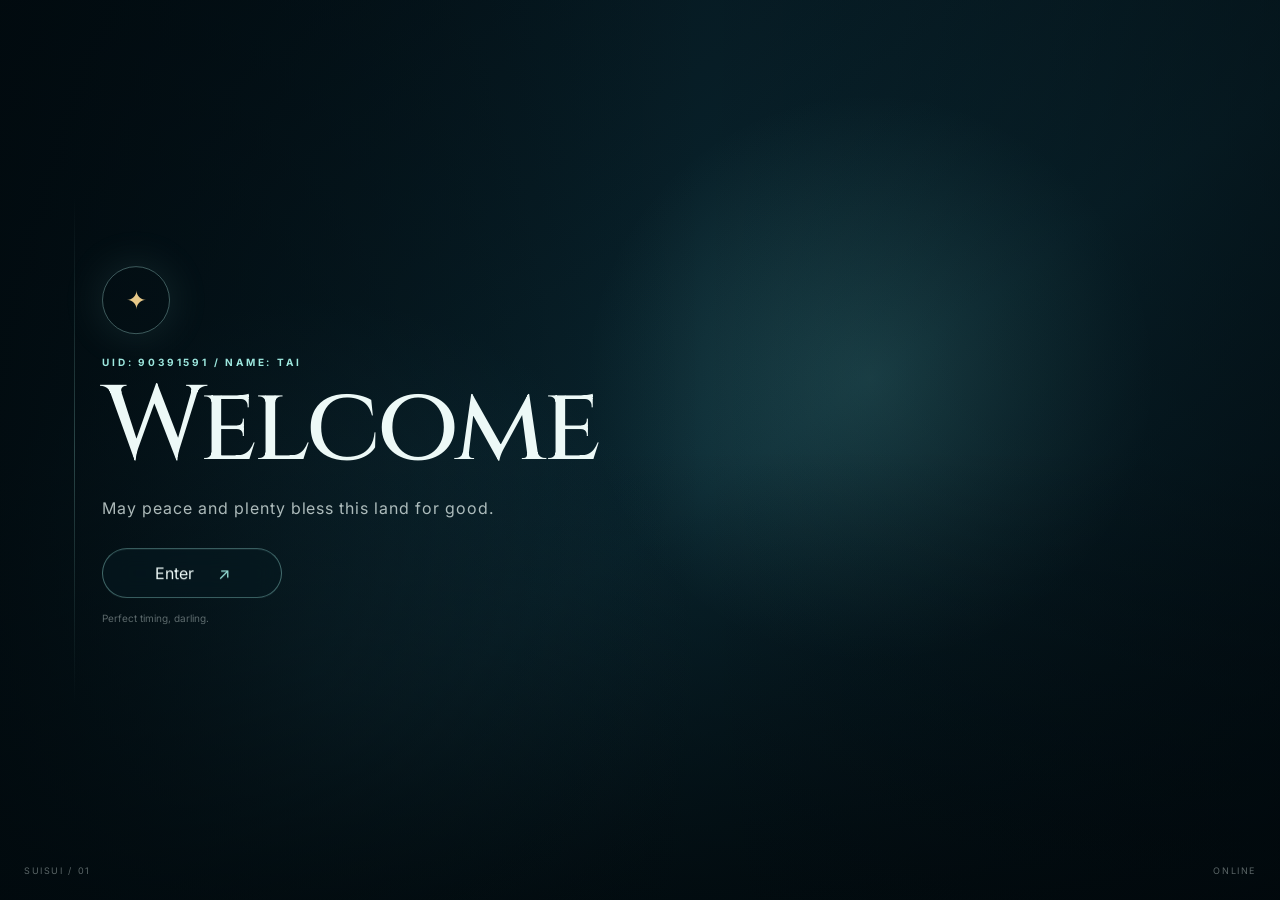
==== commit 4fd2ebab: "Space-Tai-Suisui-V1.0" ====
--- a/index.html
+++ b/index.html
@@ -23,7 +23,7 @@
     <div class="intro-vignette"></div>
     <div class="intro-content">
       <div class="sigil">✦</div>
-      <p class="eyebrow">ID 90391591 / TAI</p>
+      <p class="eyebrow">UID: 90391591 / NAME: TAI</p>
       <h1>Welcome</h1>
       <p class="intro-subtitle">May peace and plenty bless this land for good.</p>
       <button id="enterButton" class="enter-button" type="button" aria-label="Entrar al perfil de SuiSui">
@@ -173,10 +173,10 @@
           <div class="jp-friends-side-right" aria-hidden="true">静かな海<br>青い光<br>大切な絆</div>
           
           <div class="decor-line decor-line-friends" aria-hidden="true"></div><div class="decor-line decor-line-friends-2" aria-hidden="true"></div><div class="friend-list">
-            <div class="friend"><img src="assets/images/avatar-01.png" alt=""><div class="friend-main"><b>Chisa</b><small><i></i> online</small><p>“Always under the same sky.”</p></div><a class="friend-link" href="friends/amiga-01.html" aria-label="Abrir Xatspace de Amiga 01" title="Abrir Xatspace">↗</a></div>
-            <div class="friend"><img src="assets/images/avatar-02.png" alt=""><div class="friend-main"><b>Jinhsi</b><small><i></i> online</small><p>“A smile also lights things up.”</p></div><a class="friend-link" href="friends/amiga-02.html" aria-label="Abrir Xatspace de Amiga 02" title="Abrir Xatspace">↗</a></div>
-            <div class="friend"><img src="assets/images/avatar-03.png" alt=""><div class="friend-main"><b>Hsin</b><small><i></i> ausente</small><p>“See you on the other side of the tide.</p></div><a class="friend-link" href="friends/amiga-03.html" aria-label="Abrir Xatspace de Amiga 03" title="Abrir Xatspace">↗</a></div>
-            <div class="friend"><img src="assets/images/avatar-04.png" alt=""><div class="friend-main"><b>Yangyang</b><small><i></i> online</small><p>“Small mementos, big stories.”</p></div><a class="friend-link" href="friends/amiga-04.html" aria-label="Abrir Xatspace de Amiga 04" title="Abrir Xatspace">↗</a></div>
+            <div class="friend"><img src="assets/images/avatar-01.png" alt=""><div class="friend-main"><b>Chisa</b><small><i></i> online</small><p>“Always under the same sky.”</p></div><a class="friend-link" href="https://xat.me/2200022" aria-label="Abrir Xatspace" title="Abrir Xatspace miga 01">↗</a></div>
+            <div class="friend"><img src="assets/images/avatar-02.png" alt=""><div class="friend-main"><b>Jinhsi</b><small><i></i> online</small><p>“A smile also lights things up.”</p></div><a class="friend-link" href="https://xat.me/" aria-label="Abrir Xatspace miga 02" title="Abrir Xatspace">↗</a></div>
+            <div class="friend"><img src="assets/images/avatar-03.png" alt=""><div class="friend-main"><b>Hsin</b><small><i></i> ausente</small><p>“See you on the other side of the tide.</p></div><a class="friend-link" href="https://xat.me/" aria-label="Abrir Xatspace de Amiga 03" title="Abrir Xatspace">↗</a></div>
+            <div class="friend"><img src="assets/images/avatar-04.png" alt=""><div class="friend-main"><b>Yangyang</b><small><i></i> online</small><p>“Small mementos, big stories.”</p></div><a class="friend-link" href="https://xat.me/" aria-label="Abrir Xatspace de Amiga 04" title="Abrir Xatspace">↗</a></div>
           </div>
         </section>
 
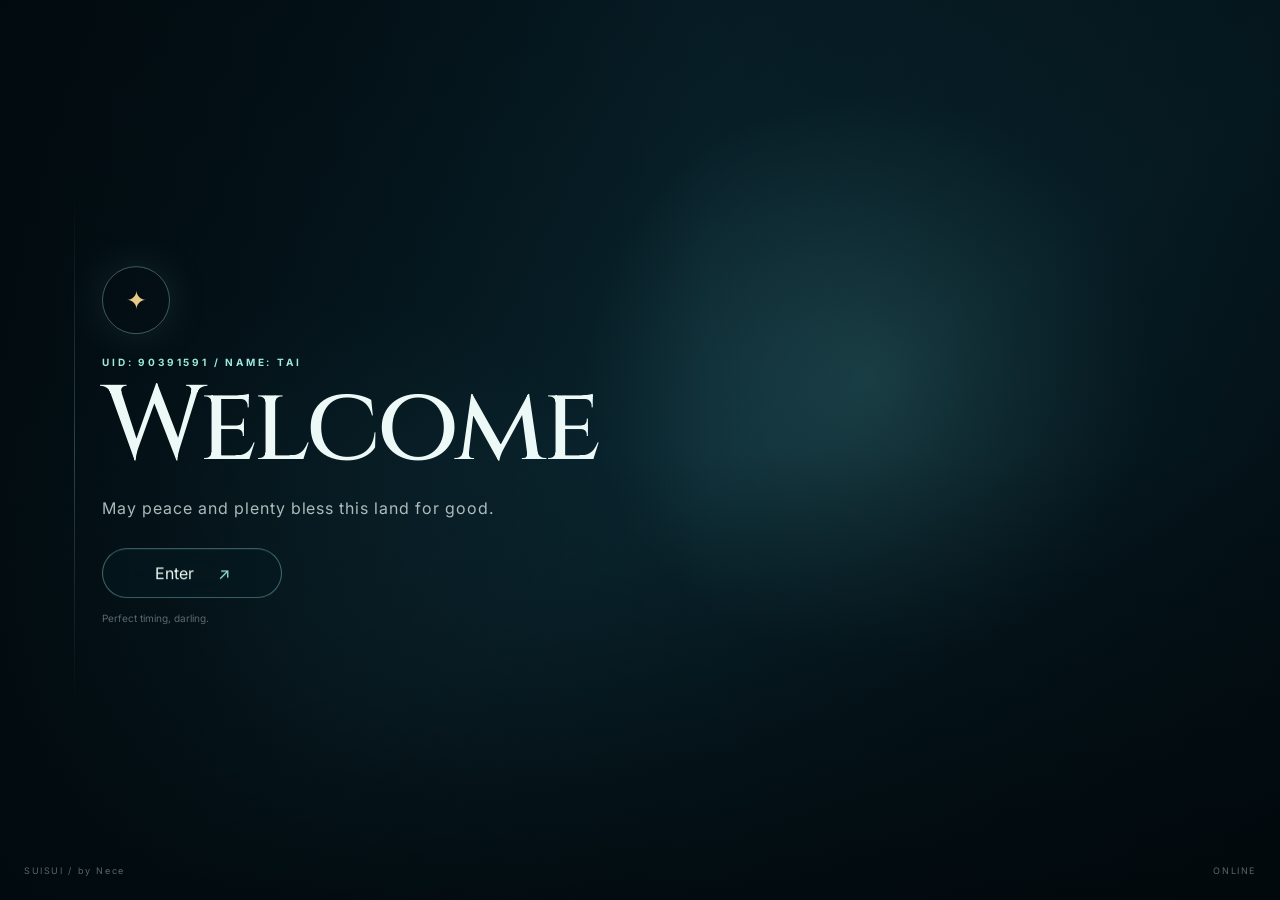
==== commit bd07e085: "Add firma Nece" ====
--- a/index.html
+++ b/index.html
@@ -32,7 +32,7 @@
       </button>
       <p class="intro-hint"> Perfect timing, darling.</p>
     </div>
-    <div class="intro-corner intro-corner-left">SUISUI / 01</div>
+    <div class="intro-corner intro-corner-left">SUISUI / by Nece</div>
     <div class="intro-corner intro-corner-right">ONLINE</div>
   </section>
 
@@ -118,10 +118,13 @@
             </video>
             <div class="profile-video-fallback" aria-hidden="true">
               <span>SUISUI</span>
-              <small>Coloca aquí tu vídeo WEBM</small>
+              <small>WEMB Video</small>
             </div>
           </div>
-          <span class="profile-video-label">MOMENT / LOOP</span>
+          <div></div>
+          <div></div>
+          <div></div>
+          <span class="profile-video-label">穗穗 / Mingting en Huanglong</span>
         </div>
       </div>
 
@@ -173,10 +176,10 @@
           <div class="jp-friends-side-right" aria-hidden="true">静かな海<br>青い光<br>大切な絆</div>
           
           <div class="decor-line decor-line-friends" aria-hidden="true"></div><div class="decor-line decor-line-friends-2" aria-hidden="true"></div><div class="friend-list">
-            <div class="friend"><img src="assets/images/avatar-01.png" alt=""><div class="friend-main"><b>Chisa</b><small><i></i> online</small><p>“Always under the same sky.”</p></div><a class="friend-link" href="https://xat.me/2200022" aria-label="Abrir Xatspace" title="Abrir Xatspace miga 01">↗</a></div>
-            <div class="friend"><img src="assets/images/avatar-02.png" alt=""><div class="friend-main"><b>Jinhsi</b><small><i></i> online</small><p>“A smile also lights things up.”</p></div><a class="friend-link" href="https://xat.me/" aria-label="Abrir Xatspace miga 02" title="Abrir Xatspace">↗</a></div>
-            <div class="friend"><img src="assets/images/avatar-03.png" alt=""><div class="friend-main"><b>Hsin</b><small><i></i> ausente</small><p>“See you on the other side of the tide.</p></div><a class="friend-link" href="https://xat.me/" aria-label="Abrir Xatspace de Amiga 03" title="Abrir Xatspace">↗</a></div>
-            <div class="friend"><img src="assets/images/avatar-04.png" alt=""><div class="friend-main"><b>Yangyang</b><small><i></i> online</small><p>“Small mementos, big stories.”</p></div><a class="friend-link" href="https://xat.me/" aria-label="Abrir Xatspace de Amiga 04" title="Abrir Xatspace">↗</a></div>
+            <div class="friend"><img src="assets/images/avatar-01.png" alt=""><div class="friend-main"><b>Chisa</b><small><i></i> online</small><p>“Always under the same sky.”</p><p>Chris. .ᐟ ֹ</p></div><a class="friend-link" href="https://xat.me/Nece" target="_blank" rel="noopener noreferrer" aria-label="Abrir Xatspace Amigo 01" title="Abrir Xatspace">↗</a></div>
+            <div class="friend"><img src="assets/images/avatar-02.png" alt=""><div class="friend-main"><b>Jinhsi</b><small><i></i> online</small><p>“A smile also lights things up.”</p><p>Diana. .ᐟ </p></div><a class="friend-link" href="https://xat.me/98747875" target="_blank" rel="noopener noreferrer" aria-label="Abrir Xatspace Amigo 02" title="Abrir Xatspace">↗</a></div>
+            <div class="friend"><img src="assets/images/avatar-03.png" alt=""><div class="friend-main"><b>Hsin</b><small><i></i> ausente</small><p>“See you on the other side of the tide."</p><p>Feli. .ᐟ </p></div><a class="friend-link" href="https://xat.me/423516019" target="_blank" rel="noopener noreferrer" aria-label="Abrir Xatspace de Amigo 03" title="Abrir Xatspace">↗</a></div>
+            <div class="friend"><img src="assets/images/avatar-04.png" alt=""><div class="friend-main"><b>Yangyang</b><small><i></i> online</small><p>“Small mementos, big stories.” ֹ</p><p>Anthony. .ᐟ</p></div><a class="friend-link" href="https://xat.me/1557816533" target="_blank" rel="noopener noreferrer" aria-label="Abrir Xatspace de Amigo 04" title="Abrir Xatspace">↗</a></div>
           </div>
         </section>
 
--- a/css/style.css
+++ b/css/style.css
@@ -1076,19 +1076,23 @@
    V1.4 — perfil limpio + vídeo WEBM + aparición de renders
    ========================================================= */
 
+/* Forzamos una proporción y un ancho controlado para la columna del medio */
 .hero-panel {
-  grid-template-columns: minmax(0, .9fr) minmax(300px, 1.2fr) minmax(260px, 1.05fr);
-}
-
-/* Sustituye las antiguas estadísticas del perfil por un escenario para WEBM. */
+  grid-template-columns: 1.1fr 0.8fr 1.1fr; /* Reducimos el espacio de la columna central */
+}
+
 .profile-video-wrap {
-  position: relative;
+  position: relative !important;
   z-index: 3;
-  align-self: center;
-  justify-self: stretch;
-  min-width: 0;
-  padding: 14px 4px 22px;
-  animation: profileVideoAppear .95s cubic-bezier(.2,.8,.2,1) both;
+  right: 100px !important;
+  top: 200px !important;
+  width: 450px !important;       /* Ancho compacto forzado */
+  max-width: 550px !important;   /* Evita que se expanda */
+  min-width: 220px !important;   /* Evita que la grilla lo comprima */
+  margin: 0 auto !important;
+  justify-self: center !important;
+  align-self: center !important;
+  padding: 0 !important;
 }
 
 .profile-video-glow {
@@ -1104,13 +1108,12 @@
 .profile-video-frame {
   position: relative;
   width: 100%;
-  aspect-ratio: 4 / 5;
-  min-height: 300px;
+  aspect-ratio: 16 / 9; /* Mantiene el formato horizontal 16:9 perfecto */
   overflow: hidden;
   border: 1px solid rgba(157,232,223,.22);
-  border-radius: 22px;
+  border-radius: 16px; /* Ligeramente más redondeado para que se vea bien en pequeño */
   background: linear-gradient(145deg, rgba(157,232,223,.055), rgba(3,15,21,.58));
-  box-shadow: 0 20px 55px rgba(0,0,0,.30), inset 0 0 45px rgba(157,232,223,.035);
+  box-shadow: 0 15px 35px rgba(0,0,0,.30), inset 0 0 35px rgba(157,232,223,.035);
   backdrop-filter: blur(8px);
 }
 
@@ -3056,3 +3059,1014 @@
 @media (prefers-reduced-motion: reduce) {
   .item-card::before, .item-card::after { transition: none; }
 }
+
+/* =========================================================
+ *  V4.0 — SUISUI PROFILE WEBM EXPANSION
+ *  WEBM protagonista + tipografía japonesa + energía
+ *  ========================================================= */
+
+/* El perfil vuelve a permitir que la composición respire. */
+.hero-panel {
+  overflow: visible;
+  grid-template-columns: minmax(225px, .55fr) minmax(0, 2.45fr);
+  column-gap: 0;
+}
+
+/* El escenario del WEBM gana prácticamente toda la zona derecha. */
+.hero-panel .profile-video-wrap {
+  position: relative;
+  z-index: 3;
+  width: 108%;
+  height: 108%;
+  min-width: 0;
+  min-height: 0;
+  margin-left: -4%;
+  padding: 0;
+  align-self: center;
+  justify-self: stretch;
+  display: flex;
+  align-items: center;
+  justify-content: center;
+  overflow: visible;
+}
+
+/* El halo acompaña al nuevo tamaño. */
+.hero-panel .profile-video-glow {
+  position: absolute;
+  z-index: 0;
+  inset: 15% 8% 8%;
+  width: auto;
+  height: auto;
+  border-radius: 50%;
+  background:
+  radial-gradient(
+    circle,
+    rgba(166,239,229,.20) 0%,
+                  rgba(116,211,204,.10) 35%,
+                  transparent 72%
+  );
+  filter: blur(48px);
+  animation: profileVideoGlowV4 6s ease-in-out infinite;
+}
+
+/* El frame sigue siendo completamente transparente. */
+.hero-panel .profile-video-frame {
+  position: relative;
+  z-index: 2;
+  width: 100%;
+  height: 100%;
+  min-height: 0;
+  overflow: visible;
+  border: 0;
+  border-radius: 0;
+  background: transparent;
+  box-shadow: none;
+  backdrop-filter: none;
+}
+
+/* Eliminamos cualquier decoración del antiguo marco. */
+.hero-panel .profile-video-frame::before,
+.hero-panel .profile-video-frame::after {
+  display: none;
+}
+
+/* WEBM grande, limpio y sin fondo. */
+.hero-panel .profile-video {
+  position: relative;
+  z-index: 2;
+  width: 100%;
+  height: 100%;
+  object-fit: contain;
+  object-position: center center;
+  background: transparent;
+  filter:
+  saturate(.98)
+  contrast(1.035)
+  drop-shadow(0 24px 42px rgba(0,0,0,.28));
+}
+
+/* ---------------------------------------------------------
+ *  TIPOGRAFÍA JAPONESA DEL PERFIL
+ *  --------------------------------------------------------- */
+
+/* Kanjis principales: ahora se desplazan claramente
+ *  hacia el extremo derecho del escenario. */
+.hero-panel > .jp-profile-main {
+  z-index: 4;
+  right: 2.8%;
+  top: 8%;
+  font-size: clamp(34px, 3.2vw, 52px);
+  line-height: 1.12;
+  letter-spacing: .18em;
+  color: rgba(183,242,235,.20);
+  text-shadow:
+  0 0 14px rgba(157,232,223,.10),
+  0 0 34px rgba(157,232,223,.045);
+  opacity: .95;
+}
+
+/* Segunda columna japonesa dorada. */
+.hero-panel > .jp-profile-kanji {
+  z-index: 4;
+  right: .8%;
+  top: 17%;
+  font-size: clamp(21px, 1.7vw, 29px);
+  line-height: 1.4;
+  letter-spacing: .2em;
+  color: rgba(224,194,118,.23);
+  text-shadow:
+  0 0 12px rgba(213,178,91,.10),
+  0 0 28px rgba(213,178,91,.045);
+}
+
+/* Texto horizontal largo para llenar elegantemente
+ *  la parte inferior derecha. */
+.hero-panel > .jp-profile-extra {
+  z-index: 4;
+  right: 5%;
+  bottom: 7%;
+  font-size: clamp(10px, .82vw, 13px);
+  letter-spacing: .20em;
+  color: rgba(179,239,232,.18);
+  text-shadow: 0 0 13px rgba(157,232,223,.08);
+}
+
+/* Texto pequeño adicional junto al borde inferior. */
+.hero-panel > .jp-profile-mini {
+  z-index: 4;
+  left: auto;
+  right: 19%;
+  bottom: 3.5%;
+  font-size: 10px;
+  letter-spacing: .18em;
+  color: rgba(213,178,91,.30);
+}
+
+/* Las líneas pasan detrás de los efectos. */
+.hero-panel > .decor-line-profile-a,
+.hero-panel > .decor-line-profile-b {
+  z-index: 2;
+}
+
+/* ---------------------------------------------------------
+ *  CAPA DE EFECTOS SOBRE EL WEBM
+ *  --------------------------------------------------------- */
+
+.profile-video-effects {
+  position: absolute;
+  z-index: 6;
+  inset: 4% 2% 4% 0;
+  pointer-events: none;
+  overflow: visible;
+}
+
+/* Partículas */
+.profile-particle {
+  position: absolute;
+  width: 4px;
+  height: 4px;
+  border-radius: 50%;
+  background: rgba(203,251,246,.95);
+  box-shadow:
+  0 0 6px rgba(157,232,223,.95),
+  0 0 15px rgba(157,232,223,.55),
+  0 0 28px rgba(157,232,223,.22);
+  opacity: 0;
+  animation: profileParticleV4 4.8s ease-in-out infinite;
+}
+
+.profile-particle.p1 {
+  left: 14%;
+  top: 66%;
+  animation-delay: -.7s;
+  transform: scale(.7);
+}
+
+.profile-particle.p2 {
+  left: 25%;
+  top: 31%;
+  animation-delay: -2.1s;
+  transform: scale(1.15);
+}
+
+.profile-particle.p3 {
+  left: 39%;
+  top: 18%;
+  animation-delay: -3.2s;
+  transform: scale(.65);
+}
+
+.profile-particle.p4 {
+  left: 54%;
+  top: 71%;
+  animation-delay: -1.5s;
+  transform: scale(.85);
+}
+
+.profile-particle.p5 {
+  left: 68%;
+  top: 39%;
+  animation-delay: -3.8s;
+  transform: scale(1.2);
+}
+
+.profile-particle.p6 {
+  left: 79%;
+  top: 59%;
+  animation-delay: -2.7s;
+  transform: scale(.7);
+}
+
+.profile-particle.p7 {
+  left: 88%;
+  top: 25%;
+  animation-delay: -4.2s;
+  transform: scale(.55);
+}
+
+.profile-particle.p8 {
+  left: 47%;
+  top: 84%;
+  animation-delay: -1.1s;
+  transform: scale(.55);
+}
+
+/* Destellos en forma de estrella */
+.profile-spark {
+  position: absolute;
+  width: 12px;
+  height: 12px;
+  opacity: 0;
+  animation: profileSparkV4 3.8s ease-in-out infinite;
+}
+
+.profile-spark::before,
+.profile-spark::after {
+  content: "";
+  position: absolute;
+  left: 50%;
+  top: 50%;
+  transform: translate(-50%, -50%);
+  border-radius: 999px;
+  background: rgba(210,250,245,.92);
+  box-shadow: 0 0 10px rgba(157,232,223,.75);
+}
+
+.profile-spark::before {
+  width: 2px;
+  height: 15px;
+}
+
+.profile-spark::after {
+  width: 15px;
+  height: 2px;
+}
+
+.profile-spark.s1 {
+  left: 31%;
+  top: 24%;
+  animation-delay: -1.4s;
+}
+
+.profile-spark.s2 {
+  left: 71%;
+  top: 67%;
+  transform: scale(.72);
+  animation-delay: -3s;
+}
+
+.profile-spark.s3 {
+  left: 83%;
+  top: 42%;
+  transform: scale(.55);
+  animation-delay: -2.2s;
+}
+
+/* ---------------------------------------------------------
+ *  RAYOS / DESCARGAS DE ENERGÍA
+ *  --------------------------------------------------------- */
+
+.profile-lightning {
+  position: absolute;
+  width: 90px;
+  height: 145px;
+  opacity: 0;
+  filter:
+  drop-shadow(0 0 5px rgba(157,232,223,.95))
+  drop-shadow(0 0 16px rgba(157,232,223,.45));
+  animation: profileLightningV4 4.2s ease-in-out infinite;
+}
+
+.profile-lightning::before {
+  content: "";
+  position: absolute;
+  inset: 0;
+  clip-path: polygon(
+    52% 0%,
+    38% 28%,
+    50% 28%,
+    27% 57%,
+    43% 57%,
+    20% 100%,
+    67% 49%,
+    52% 49%,
+    77% 18%,
+    60% 18%
+  );
+  background:
+  linear-gradient(
+    180deg,
+    rgba(219,255,249,.95),
+                  rgba(115,218,211,.72) 55%,
+                  rgba(157,232,223,.15)
+  );
+}
+
+/* Primer rayo */
+.profile-lightning.l1 {
+  left: 42%;
+  top: 13%;
+  transform: rotate(-17deg) scale(.72);
+  animation-delay: -1.2s;
+}
+
+/* Segundo rayo */
+.profile-lightning.l2 {
+  left: 66%;
+  top: 48%;
+  transform: rotate(28deg) scale(.48);
+  animation-delay: -3.1s;
+}
+
+/* Una pequeña descarga lateral */
+.profile-lightning.l3 {
+  left: 23%;
+  top: 58%;
+  transform: rotate(-52deg) scale(.36);
+  animation-delay: -2.4s;
+}
+
+/* ---------------------------------------------------------
+ *  LÍNEAS DE ENERGÍA
+ *  --------------------------------------------------------- */
+
+.profile-energy-line {
+  position: absolute;
+  height: 1px;
+  transform-origin: left center;
+  background:
+  linear-gradient(
+    90deg,
+    transparent,
+    rgba(157,232,223,.85),
+                  rgba(224,249,244,.55),
+                  transparent
+  );
+  box-shadow:
+  0 0 8px rgba(157,232,223,.55),
+  0 0 18px rgba(157,232,223,.20);
+  opacity: 0;
+  animation: profileEnergyLineV4 5.5s ease-in-out infinite;
+}
+
+.profile-energy-line.e1 {
+  width: 145px;
+  left: 19%;
+  top: 39%;
+  transform: rotate(-17deg);
+  animation-delay: -1.7s;
+}
+
+.profile-energy-line.e2 {
+  width: 105px;
+  left: 57%;
+  top: 76%;
+  transform: rotate(13deg);
+  animation-delay: -3.5s;
+}
+
+@keyframes profileVideoGlowV4 {
+  0%, 100% {
+    opacity: .48;
+    transform: scale(.92);
+  }
+  50% {
+    opacity: .88;
+    transform: scale(1.08);
+  }
+}
+
+@keyframes profileParticleV4 {
+  0%, 100% {
+    opacity: 0;
+    transform: translate3d(0, 12px, 0) scale(.55);
+  }
+  25% {
+    opacity: .45;
+  }
+  55% {
+    opacity: 1;
+    transform: translate3d(8px, -8px, 0) scale(1);
+  }
+  80% {
+    opacity: .35;
+  }
+}
+
+@keyframes profileSparkV4 {
+  0%, 100% {
+    opacity: 0;
+    transform: scale(.45) rotate(0deg);
+  }
+  45% {
+    opacity: .25;
+  }
+  55% {
+    opacity: 1;
+    transform: scale(1) rotate(45deg);
+  }
+  70% {
+    opacity: .15;
+  }
+}
+
+@keyframes profileLightningV4 {
+  0%, 100% {
+    opacity: 0;
+  }
+  42% {
+    opacity: 0;
+  }
+  47% {
+    opacity: .95;
+  }
+  50% {
+    opacity: .18;
+  }
+  53% {
+    opacity: .8;
+  }
+  58% {
+    opacity: 0;
+  }
+}
+
+@keyframes profileEnergyLineV4 {
+  0%, 100% {
+    opacity: 0;
+    transform-origin: left center;
+    scale: .65;
+  }
+  48% {
+    opacity: 0;
+  }
+  55% {
+    opacity: .65;
+    scale: 1;
+  }
+  70% {
+    opacity: 0;
+    scale: 1.08;
+  }
+}
+
+/* ---------------------------------------------------------
+ *  RESPONSIVE
+ *  --------------------------------------------------------- */
+
+@media (max-width: 900px) {
+  .hero-panel {
+    grid-template-columns: minmax(190px, .62fr) minmax(0, 1.78fr);
+    column-gap: 0;
+  }
+
+  .hero-panel .profile-video-wrap {
+    width: 105%;
+    margin-left: -3%;
+  }
+
+  .hero-panel > .jp-profile-main {
+    right: 2%;
+    top: 8%;
+    font-size: 31px;
+  }
+
+  .hero-panel > .jp-profile-kanji {
+    right: .5%;
+    top: 18%;
+    font-size: 19px;
+  }
+
+  .hero-panel > .jp-profile-extra {
+    right: 4%;
+    bottom: 7%;
+    font-size: 9px;
+  }
+
+  .profile-lightning.l3,
+  .profile-energy-line.e2 {
+    display: none;
+  }
+}
+
+@media (max-width: 650px) {
+  .hero-panel {
+    grid-template-columns: 1fr;
+    row-gap: 0;
+    overflow: hidden;
+  }
+
+  .hero-panel .profile-video-wrap {
+    width: 100%;
+    height: 430px;
+    min-height: 430px;
+    margin-left: 0;
+  }
+
+  .hero-panel .profile-video-glow {
+    inset: 14% 8% 8%;
+  }
+
+  .hero-panel > .jp-profile-main {
+    right: 5%;
+    top: 8%;
+    font-size: 24px;
+  }
+
+  .hero-panel > .jp-profile-kanji {
+    right: 2%;
+    top: 19%;
+    font-size: 14px;
+  }
+
+  .hero-panel > .jp-profile-extra {
+    right: 7%;
+    bottom: 8%;
+    font-size: 7px;
+  }
+
+  .hero-panel > .jp-profile-mini {
+    right: 15%;
+    bottom: 4%;
+    font-size: 8px;
+  }
+
+  .profile-particle {
+    width: 3px;
+    height: 3px;
+  }
+
+  .profile-lightning {
+    transform: scale(.62);
+  }
+
+  .profile-lightning.l1 {
+    left: 38%;
+  }
+
+  .profile-lightning.l2 {
+    left: 63%;
+  }
+
+  .profile-energy-line {
+    display: none;
+  }
+}
+
+@media (prefers-reduced-motion: reduce) {
+  .profile-video-glow,
+  .profile-particle,
+  .profile-spark,
+  .profile-lightning,
+  .profile-energy-line {
+    animation: none !important;
+    opacity: .35;
+  }
+}
+/* =========================================================
+ *   V4.1 — TEXTO DEL PERFIL POR ENCIMA DEL WEBM
+ *   ========================================================= */
+
+/* Todo el contenido principal de texto queda delante del WEBM. */
+.hero-panel .hero-copy {
+  position: relative;
+  z-index: 10;
+}
+
+/* El texto decorativo japonés también queda por encima. */
+.hero-panel > .jp-profile-main,
+.hero-panel > .jp-profile-side,
+.hero-panel > .jp-profile-mini,
+.hero-panel > .jp-profile-extra,
+.hero-panel > .jp-profile-kanji {
+  z-index: 11;
+}
+
+/* Las líneas decorativas permanecen debajo del texto. */
+.hero-panel > .decor-line-profile-a,
+.hero-panel > .decor-line-profile-b {
+  z-index: 2;
+}
+
+/* El WEBM queda por debajo de todo el contenido textual. */
+.hero-panel .profile-video-wrap {
+  z-index: 4;
+}
+
+/* Pero los efectos creados sobre el WEBM siguen encima del propio vídeo. */
+.hero-panel .profile-video-effects {
+  z-index: 12;
+}
+
+/* El label MOMENT / LOOP también queda sobre el vídeo. */
+.hero-panel .profile-video-label {
+  z-index: 13;
+}
+/* =========================================================
+ *  V4.3 — WEBM GRANDE SIN ALTERAR EL LAYOUT
+ *  ========================================================= */
+
+.hero-panel .profile-video-wrap {
+  position: absolute !important;
+
+  /* Mantiene el WEBM dentro del perfil */
+  left: 8% !important;
+  top: 50% !important;
+
+  width: 46% !important;
+  height: 88% !important;
+
+  transform: translateY(-50%) !important;
+
+  display: flex !important;
+  align-items: center !important;
+  justify-content: center !important;
+
+  background: transparent !important;
+  border: 0 !important;
+  box-shadow: none !important;
+
+  overflow: visible !important;
+
+  z-index: 4 !important;
+}
+
+.hero-panel .profile-video-frame {
+  width: 100% !important;
+  height: 100% !important;
+
+  display: flex !important;
+  align-items: center !important;
+  justify-content: center !important;
+
+  background: transparent !important;
+  border: 0 !important;
+  box-shadow: none !important;
+
+  overflow: visible !important;
+}
+
+.hero-panel .profile-video {
+  width: 135% !important;
+  height: 135% !important;
+
+  max-width: none !important;
+  max-height: none !important;
+
+  object-fit: contain !important;
+
+  background: transparent !important;
+
+  border: 0 !important;
+  outline: none !important;
+
+  filter:
+  drop-shadow(0 0 12px rgba(90, 220, 255, .20))
+  drop-shadow(0 0 28px rgba(90, 160, 255, .12));
+}
+
+/* Brillo circular detrás del personaje */
+.hero-panel .profile-video-glow {
+  position: absolute !important;
+
+  width: 72% !important;
+  height: 72% !important;
+
+  left: 50% !important;
+  top: 50% !important;
+
+  transform: translate(-50%, -50%) !important;
+
+  border-radius: 50% !important;
+
+  background:
+  radial-gradient(
+    circle,
+    rgba(100, 220, 255, .16) 0%,
+                  rgba(100, 180, 255, .08) 35%,
+                  transparent 72%
+  ) !important;
+
+  filter: blur(12px);
+
+  pointer-events: none;
+
+  z-index: 0 !important;
+}
+
+/* Efectos siguen acompañando al WEBM */
+.hero-panel .profile-video-effects {
+  position: absolute !important;
+  inset: -10% !important;
+  z-index: 12 !important;
+  pointer-events: none !important;
+}
+
+/* TODO el texto del perfil queda por encima */
+.hero-panel .hero-copy {
+  position: relative !important;
+  z-index: 20 !important;
+}
+
+.hero-panel > .jp-profile-main,
+.hero-panel > .jp-profile-side,
+.hero-panel > .jp-profile-mini,
+.hero-panel > .jp-profile-extra,
+.hero-panel > .jp-profile-kanji {
+  z-index: 21 !important;
+}
+
+/* El texto MOMENT también queda visible */
+.hero-panel .profile-video-label {
+  z-index: 22 !important;
+}
+/* =========================================================
+ *  V4.3.1 — WEBM AL CENTRO/DERECHA + TEXTO A LA IZQUIERDA
+ *  ========================================================= */
+
+/* El texto permanece en su posición natural */
+.hero-panel .hero-copy {
+  position: relative !important;
+  left: auto !important;
+  top: auto !important;
+  transform: none !important;
+  width: auto !important;
+  height: auto !important;
+  margin: 0 !important;
+  z-index: 20 !important;
+}
+
+/* SOLO desplazamos horizontalmente el WEBM.
+ *  No tocamos tamaño ni altura. */
+.hero-panel .profile-video-wrap {
+  left: 37% !important;
+  top: 50% !important;
+  width: 46% !important;
+  height: 88% !important;
+  transform: translateY(-50%) !important;
+  z-index: 4 !important;
+}
+
+/* Mantener exactamente el tamaño del render de V4.3 */
+.hero-panel .profile-video {
+  width: 135% !important;
+  height: 135% !important;
+  max-width: none !important;
+  max-height: none !important;
+  object-fit: contain !important;
+}
+
+/* Texto siempre delante */
+.hero-panel .hero-copy,
+.hero-panel .hero-copy h2,
+.hero-panel .hero-copy .section-kicker,
+.hero-panel .hero-copy .quote,
+.hero-panel .hero-copy .title-stars,
+.hero-panel .hero-copy .tags {
+  z-index: 20 !important;
+}
+
+/* Decoración japonesa */
+.hero-panel > .jp-profile-main,
+.hero-panel > .jp-profile-side,
+.hero-panel > .jp-profile-mini,
+.hero-panel > .jp-profile-extra,
+.hero-panel > .jp-profile-kanji {
+  z-index: 21 !important;
+}
+
+/* Efectos del WEBM */
+.hero-panel .profile-video-effects {
+  z-index: 12 !important;
+}
+
+.hero-panel .profile-video-label {
+  z-index: 22 !important;
+}
+/* ---------------------------------------------------------
+ *  MÓVIL
+ *  --------------------------------------------------------- */
+
+@media (max-width: 700px) {
+
+  .hero-panel .profile-video-wrap {
+    left: 0 !important;
+    top: 45% !important;
+
+    width: 65% !important;
+    height: 62% !important;
+
+    transform: translateY(-50%) !important;
+  }
+
+  .hero-panel .profile-video {
+    width: 120% !important;
+    height: 120% !important;
+  }
+}
+
+/* ---------------------------------------------------------
+ *  BRILLO CIRCULAR DETRÁS DEL PERSONAJE
+ *  --------------------------------------------------------- */
+
+.hero-panel .profile-video-glow {
+  position: absolute;
+
+  width: 82%;
+  height: 82%;
+
+  left: 50%;
+  top: 50%;
+
+  transform: translate(-50%, -50%);
+
+  border-radius: 50%;
+
+  pointer-events: none;
+
+  background:
+  radial-gradient(
+    circle,
+    rgba(110, 220, 255, .18) 0%,
+                  rgba(100, 180, 255, .10) 28%,
+                  rgba(90, 140, 255, .045) 48%,
+                  transparent 72%
+  );
+
+  filter: blur(10px);
+
+  z-index: 0;
+}
+
+/* ---------------------------------------------------------
+ *  EFECTOS
+ *  --------------------------------------------------------- */
+
+.hero-panel .profile-video-effects {
+  position: absolute;
+
+  inset: -12%;
+
+  z-index: 12;
+
+  pointer-events: none;
+
+  border-radius: 50%;
+}
+
+/* ---------------------------------------------------------
+ *  TEXTO — SEPARADO DEL WEBM
+ *  --------------------------------------------------------- */
+
+.hero-panel .hero-copy {
+  position: relative;
+
+  z-index: 20;
+
+  /*
+   *    Reservamos claramente la parte derecha.
+   */
+  grid-column: 2;
+
+  pointer-events: none;
+}
+
+/*
+ *  Todos los textos japoneses también permanecen
+ *  completamente por encima.
+ */
+
+.hero-panel > .jp-profile-main,
+.hero-panel > .jp-profile-side,
+.hero-panel > .jp-profile-mini,
+.hero-panel > .jp-profile-extra,
+.hero-panel > .jp-profile-kanji {
+  z-index: 21;
+}
+
+/* ---------------------------------------------------------
+ *  LABEL DEL WEBM
+ *  --------------------------------------------------------- */
+
+.hero-panel .profile-video-label {
+  position: absolute;
+
+  z-index: 22;
+
+  bottom: 2%;
+  left: 50%;
+
+  transform: translateX(-50%);
+
+  white-space: nowrap;
+}
+
+/* ---------------------------------------------------------
+ *  DECORACIÓN CIRCULAR
+ *  --------------------------------------------------------- */
+
+.hero-panel::after {
+  content: "";
+
+  position: absolute;
+
+  width: min(43%, 390px);
+  aspect-ratio: 1;
+
+  left: 4%;
+  top: 50%;
+
+  transform: translateY(-50%);
+
+  border-radius: 50%;
+
+  border:
+  1px solid rgba(130, 220, 255, .10);
+
+  box-shadow:
+  0 0 35px rgba(90, 190, 255, .07),
+  inset 0 0 35px rgba(90, 190, 255, .035);
+
+  pointer-events: none;
+
+  z-index: 2;
+}
+
+/* ---------------------------------------------------------
+ *  RESPONSIVE
+ *  --------------------------------------------------------- */
+
+@media (max-width: 900px) {
+
+  .hero-panel .profile-video-wrap {
+    width: 62%;
+    height: 82%;
+
+    left: -8%;
+  }
+
+  .hero-panel .profile-video {
+    width: 120%;
+    height: 120%;
+  }
+
+  .hero-panel::after {
+    width: 46%;
+    left: 1%;
+  }
+}
+
+@media (max-width: 700px) {
+
+  .hero-panel .profile-video-wrap {
+    width: 78%;
+    height: 62%;
+
+    left: -14%;
+    top: 42%;
+  }
+
+  .hero-panel .profile-video {
+    width: 112%;
+    height: 112%;
+  }
+
+  .hero-panel::after {
+    width: 58%;
+    left: -4%;
+    top: 43%;
+  }
+}
+/* =========================================================
+ *  V4.3.2 — TEXTO MUCHO MÁS A LA IZQUIERDA
+ *  ========================================================= */
+
+/* NO tocar el WEBM.
+ *  Solo desplazamos el bloque de texto hacia la izquierda. */
+.hero-panel .hero-copy {
+  position: relative !important;
+  left: -227px !important;
+  top: auto !important;
+  transform: none !important;
+  z-index: 20 !important;
+}
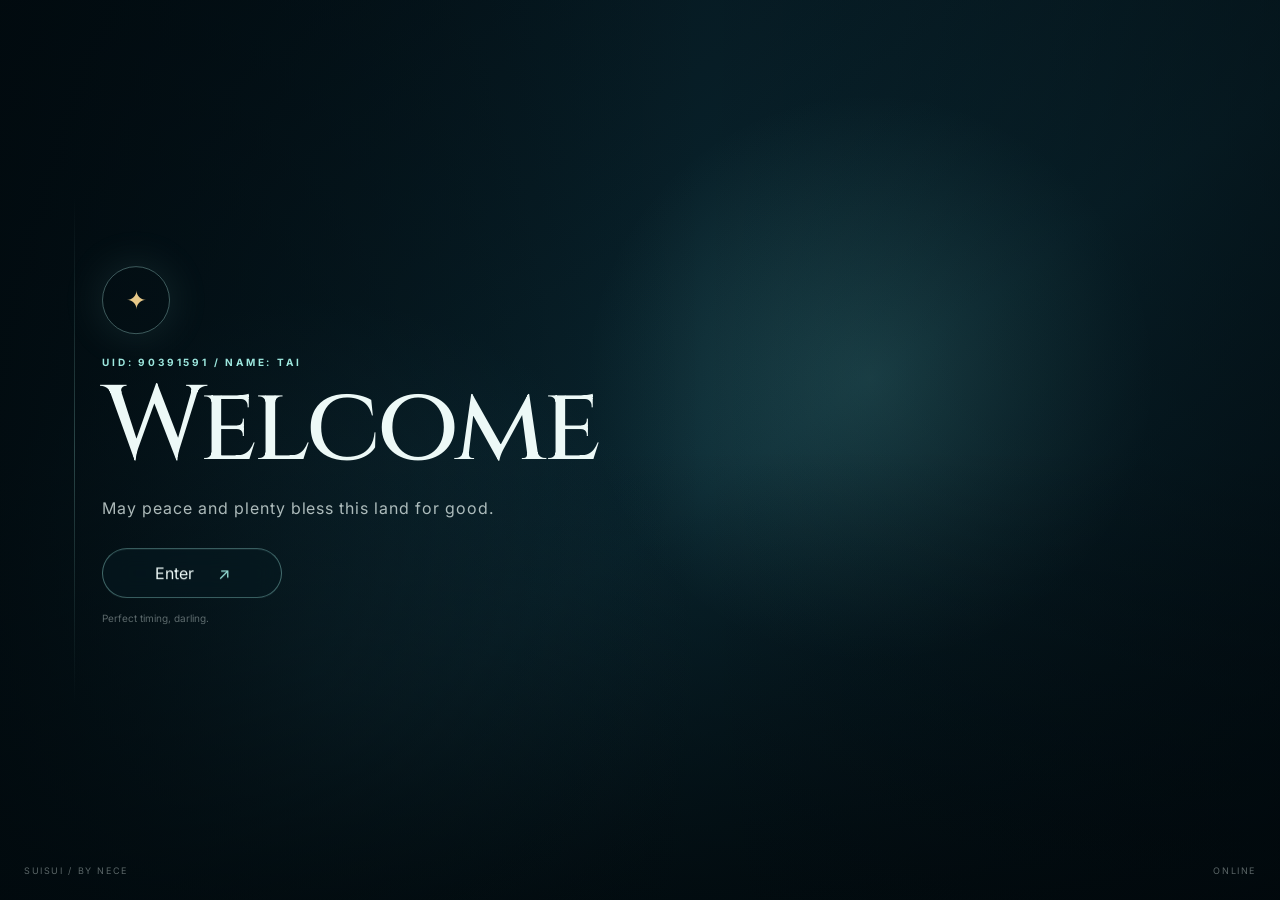
==== commit 6d9cc903: "Add By Nece" ====
--- a/index.html
+++ b/index.html
@@ -32,7 +32,7 @@
       </button>
       <p class="intro-hint"> Perfect timing, darling.</p>
     </div>
-    <div class="intro-corner intro-corner-left">SUISUI / by Nece</div>
+    <div class="intro-corner intro-corner-left">SUISUI / BY NECE</div>
     <div class="intro-corner intro-corner-right">ONLINE</div>
   </section>
 
